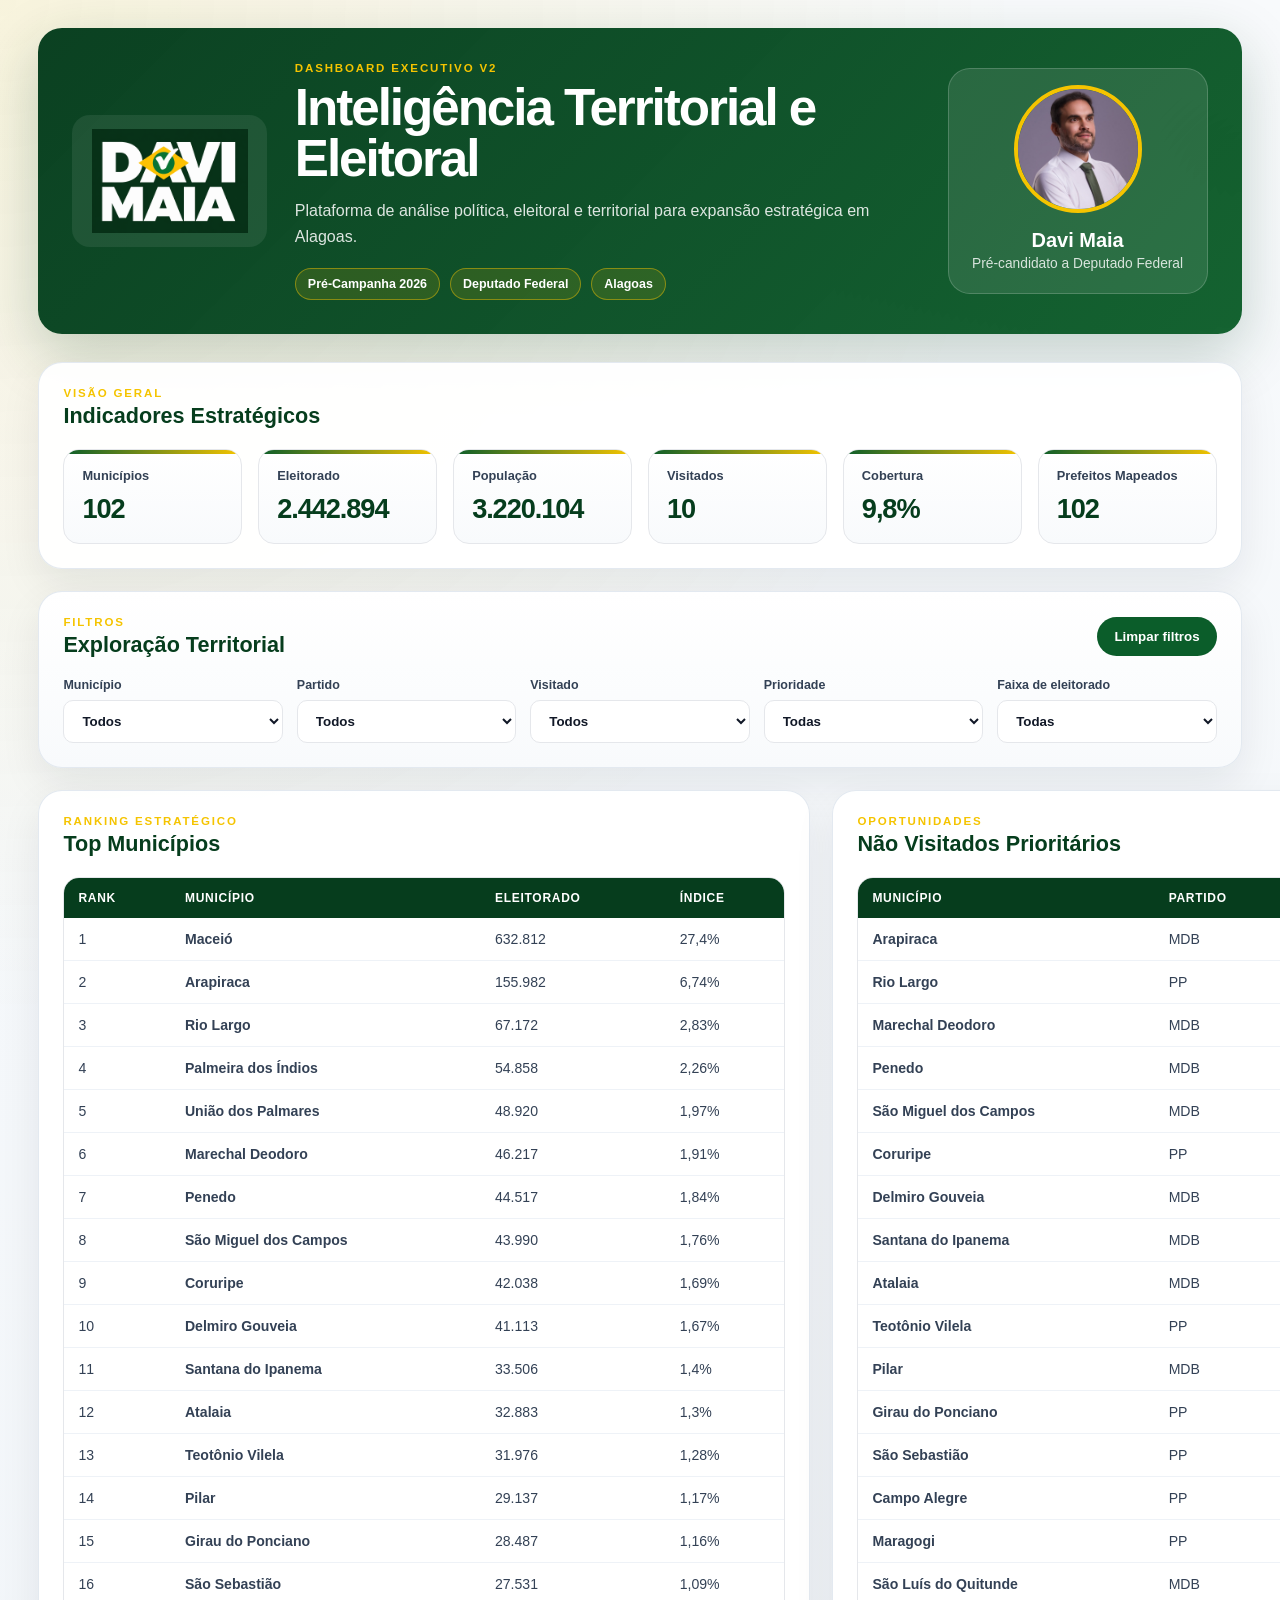
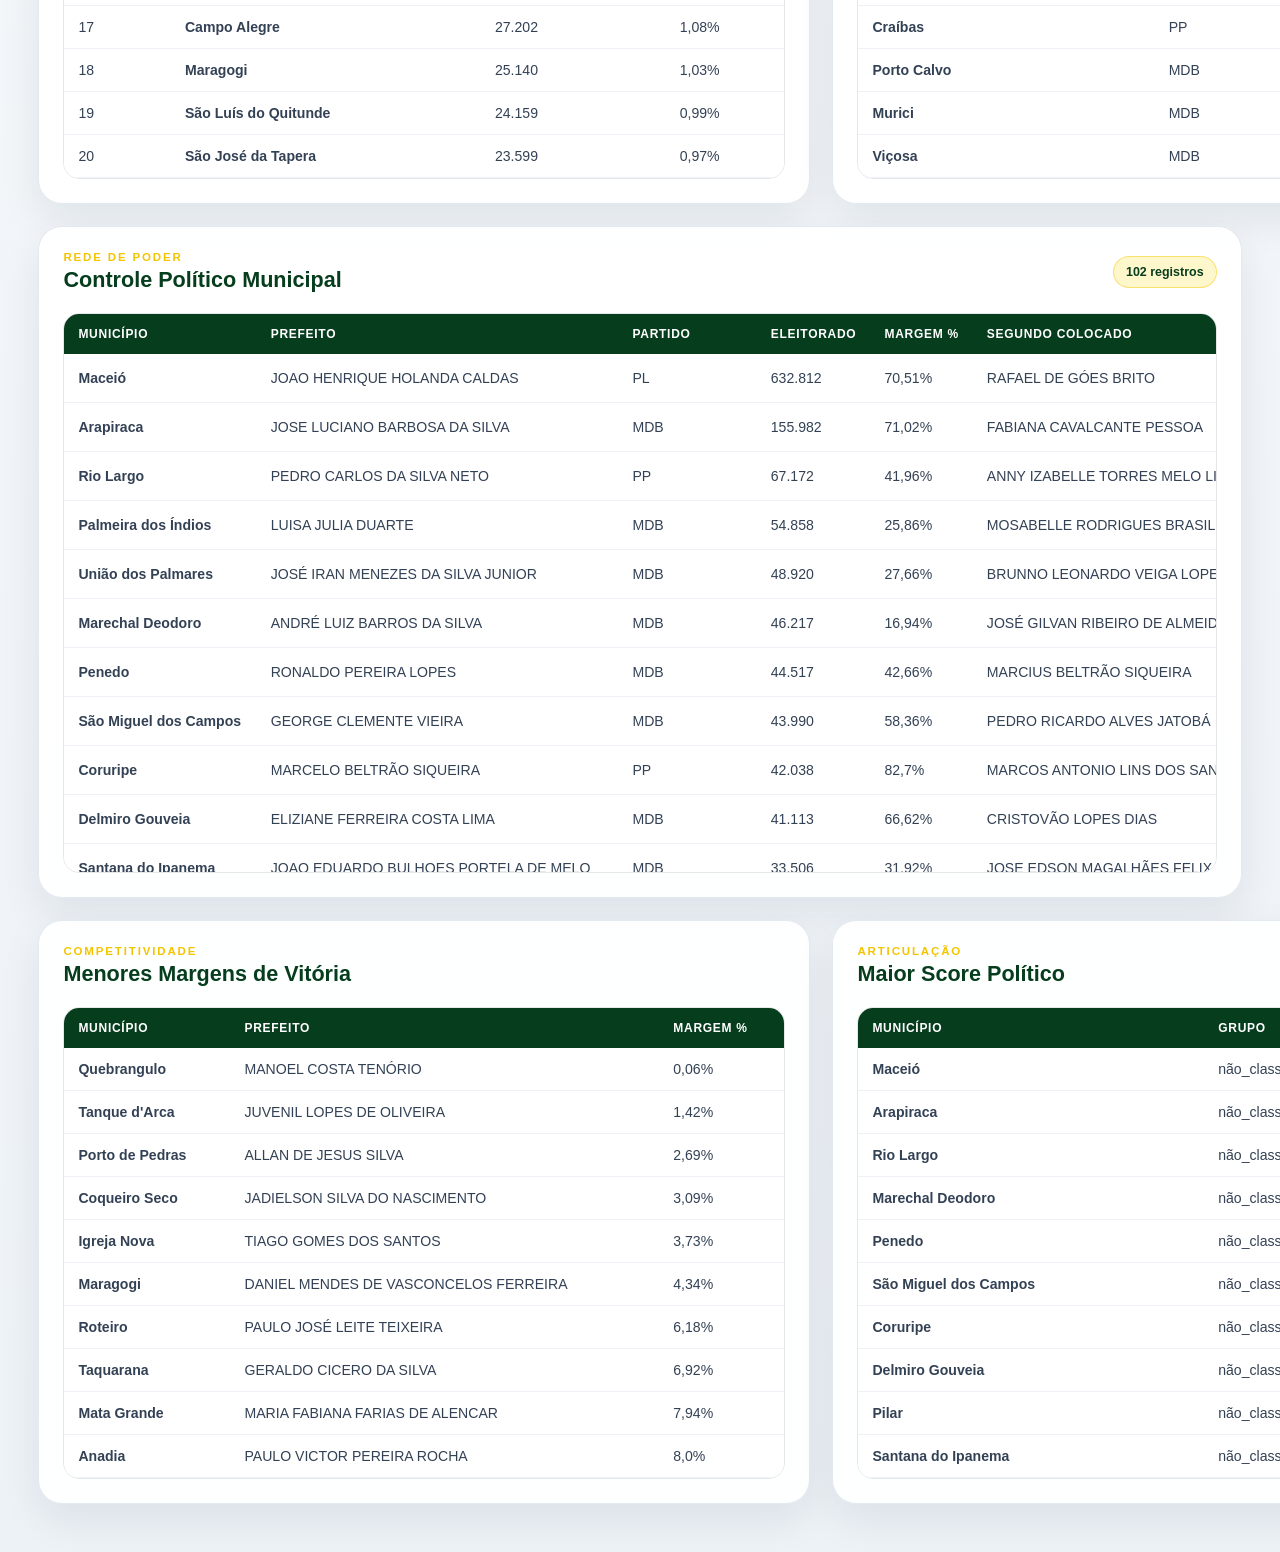
==== dashboard_v2/index.html @ 28f0edda "Cria Dashboard Executivo V2" ====
<!DOCTYPE html>
<html lang="pt-BR">
<head>
  <meta charset="UTF-8" />
  <meta name="viewport" content="width=device-width, initial-scale=1.0" />

  <title>Inteligência Territorial e Eleitoral | Dashboard V2</title>

  <link rel="stylesheet" href="css/style.css" />
</head>

<body>
  <div class="app">

    <header class="hero">
      <div class="hero-content">

        <div class="hero-brand">
          <img
            src="../public/images/brand_davi_maia_01.png"
            alt="Davi Maia"
            class="logo-campanha"
          />

          <div class="hero-text">
            <p class="eyebrow">Dashboard Executivo V2</p>

            <h1>Inteligência Territorial e Eleitoral</h1>

            <p class="subtitle">
              Plataforma de análise política, eleitoral e territorial para expansão estratégica em Alagoas.
            </p>

            <div class="hero-tags">
              <span>Pré-Campanha 2026</span>
              <span>Deputado Federal</span>
              <span>Alagoas</span>
            </div>
          </div>
        </div>

        <div class="hero-profile">
          <img
            src="../public/images/foto_perfil_instagram_davi_maia.jpg"
            alt="Davi Maia"
            class="foto-davi"
          />

          <div class="profile-info">
            <h3>Davi Maia</h3>
            <p>Pré-candidato a Deputado Federal</p>
          </div>
        </div>

      </div>
    </header>

    <main>
      <section class="section">
        <div class="section-header">
          <div>
            <p class="eyebrow">Visão Geral</p>
            <h2>Indicadores Estratégicos</h2>
          </div>
        </div>

        <div class="cards-grid">
          <article class="card"><span>Municípios</span><strong id="cardMunicipios">-</strong></article>
          <article class="card"><span>Eleitorado</span><strong id="cardEleitorado">-</strong></article>
          <article class="card"><span>População</span><strong id="cardPopulacao">-</strong></article>
          <article class="card"><span>Visitados</span><strong id="cardVisitados">-</strong></article>
          <article class="card"><span>Cobertura</span><strong id="cardCobertura">-</strong></article>
          <article class="card"><span>Prefeitos Mapeados</span><strong id="cardPrefeitos">-</strong></article>
        </div>
      </section>

      <section class="section filters-section">
        <div class="section-header">
          <div>
            <p class="eyebrow">Filtros</p>
            <h2>Exploração Territorial</h2>
          </div>
          <button id="btnLimparFiltros" class="btn-secondary">Limpar filtros</button>
        </div>

        <div class="filters-grid">
          <label>Município<select id="filtroMunicipio"><option value="">Todos</option></select></label>
          <label>Partido<select id="filtroPartido"><option value="">Todos</option></select></label>
          <label>Visitado<select id="filtroVisitado"><option value="">Todos</option><option value="true">Visitado</option><option value="false">Não visitado</option></select></label>
          <label>Prioridade<select id="filtroPrioridade"><option value="">Todas</option></select></label>
          <label>Faixa de eleitorado<select id="filtroEleitorado"><option value="">Todas</option><option value="ate_10000">Até 10 mil</option><option value="10000_30000">10 mil a 30 mil</option><option value="30000_100000">30 mil a 100 mil</option><option value="acima_100000">Acima de 100 mil</option></select></label>
        </div>
      </section>

      <section class="section two-columns">
        <div class="panel">
          <div class="section-header"><div><p class="eyebrow">Ranking Estratégico</p><h2>Top Municípios</h2></div></div>
          <div class="table-wrap">
            <table>
              <thead><tr><th>Rank</th><th>Município</th><th>Eleitorado</th><th>Índice</th></tr></thead>
              <tbody id="tabelaRanking"></tbody>
            </table>
          </div>
        </div>

        <div class="panel">
          <div class="section-header"><div><p class="eyebrow">Oportunidades</p><h2>Não Visitados Prioritários</h2></div></div>
          <div class="table-wrap">
            <table>
              <thead><tr><th>Município</th><th>Partido</th><th>Eleitorado</th><th>Índice</th></tr></thead>
              <tbody id="tabelaNaoVisitados"></tbody>
            </table>
          </div>
        </div>
      </section>

      <section class="section">
        <div class="section-header">
          <div><p class="eyebrow">Rede de Poder</p><h2>Controle Político Municipal</h2></div>
          <span id="contadorRegistros" class="counter">- registros</span>
        </div>

        <div class="table-wrap large">
          <table>
            <thead>
              <tr>
                <th>Município</th>
                <th>Prefeito</th>
                <th>Partido</th>
                <th>Eleitorado</th>
                <th>Margem %</th>
                <th>Segundo colocado</th>
                <th>Status</th>
                <th>Prioridade</th>
              </tr>
            </thead>
            <tbody id="tabelaRedePoder"></tbody>
          </table>
        </div>
      </section>

      <section class="section two-columns">
        <div class="panel">
          <div class="section-header"><div><p class="eyebrow">Competitividade</p><h2>Menores Margens de Vitória</h2></div></div>
          <div class="table-wrap">
            <table>
              <thead><tr><th>Município</th><th>Prefeito</th><th>Margem %</th></tr></thead>
              <tbody id="tabelaMargem"></tbody>
            </table>
          </div>
        </div>

        <div class="panel">
          <div class="section-header"><div><p class="eyebrow">Articulação</p><h2>Maior Score Político</h2></div></div>
          <div class="table-wrap">
            <table>
              <thead><tr><th>Município</th><th>Grupo</th><th>Score</th></tr></thead>
              <tbody id="tabelaScore"></tbody>
            </table>
          </div>
        </div>
      </section>
    </main>

  </div>

  <script src="js/dashboard.js"></script>
</body>
</html>
---- dashboard_v2/css/style.css ----
:root {
  --verde-principal: #0b5d2a;
  --verde-escuro: #063d1d;
  --verde-profundo: #042814;
  --verde-claro: #16a34a;

  --amarelo-brasil: #f5c400;
  --amarelo-suave: #fff7cc;

  --branco: #ffffff;
  --off-white: #f8fafc;
  --cinza-claro: #e5e7eb;
  --cinza-medio: #94a3b8;
  --cinza-texto: #334155;
  --cinza-escuro: #111827;

  --sucesso: #16a34a;
  --alerta: #f59e0b;
  --risco: #dc2626;

  --sombra-card: 0 16px 40px rgba(15, 23, 42, 0.08);
  --sombra-hero: 0 20px 60px rgba(6, 61, 29, 0.22);

  --radius-lg: 24px;
  --radius-md: 16px;
  --radius-sm: 10px;
}

* {
  box-sizing: border-box;
  margin: 0;
  padding: 0;
}

body {
  font-family: Arial, Helvetica, sans-serif;
  background:
    radial-gradient(circle at top left, rgba(245, 196, 0, 0.12), transparent 30%),
    linear-gradient(180deg, #f8fafc 0%, #edf2f7 100%);
  color: var(--cinza-escuro);
}

.app {
  width: min(1440px, 94%);
  margin: 0 auto;
  padding: 28px 0 48px;
}

.hero {
  background:
    linear-gradient(135deg, rgba(6, 61, 29, 0.98), rgba(11, 93, 42, 0.96)),
    radial-gradient(circle at right, rgba(245, 196, 0, 0.22), transparent 35%);
  color: var(--branco);
  border-radius: var(--radius-lg);
  padding: 34px;
  box-shadow: var(--sombra-hero);
  margin-bottom: 28px;
  overflow: hidden;
}

.hero-content {
  display: flex;
  justify-content: space-between;
  gap: 32px;
  align-items: center;
}

.hero-brand {
  display: flex;
  gap: 28px;
  align-items: center;
  min-width: 0;
}

.logo-campanha {
  width: 220px;
  max-height: 132px;
  object-fit: contain;
  background: rgba(255, 255, 255, 0.08);
  border-radius: 18px;
  padding: 14px;
}

.hero-text h1 {
  font-size: clamp(2rem, 4vw, 4rem);
  line-height: 1;
  letter-spacing: -0.04em;
  margin: 8px 0 14px;
}

.eyebrow {
  color: var(--amarelo-brasil);
  text-transform: uppercase;
  letter-spacing: 0.16em;
  font-size: 0.72rem;
  font-weight: 800;
}

.subtitle {
  max-width: 760px;
  color: rgba(255, 255, 255, 0.86);
  font-size: 1rem;
  line-height: 1.6;
}

.hero-tags {
  display: flex;
  flex-wrap: wrap;
  gap: 10px;
  margin-top: 18px;
}

.hero-tags span {
  border: 1px solid rgba(245, 196, 0, 0.45);
  background: rgba(245, 196, 0, 0.13);
  color: var(--branco);
  border-radius: 999px;
  padding: 8px 12px;
  font-size: 0.78rem;
  font-weight: 700;
}

.hero-profile {
  width: 260px;
  flex: 0 0 260px;
  background: rgba(255, 255, 255, 0.1);
  border: 1px solid rgba(255, 255, 255, 0.18);
  border-radius: 22px;
  padding: 16px;
  text-align: center;
}

.foto-davi {
  width: 128px;
  height: 128px;
  border-radius: 999px;
  object-fit: cover;
  border: 4px solid var(--amarelo-brasil);
  margin-bottom: 12px;
}

.profile-info h3 {
  font-size: 1.25rem;
  margin-bottom: 4px;
}

.profile-info p {
  color: rgba(255, 255, 255, 0.82);
  font-size: 0.86rem;
  margin-bottom: 6px;
}

.profile-info span {
  color: var(--amarelo-brasil);
  font-size: 0.76rem;
  font-weight: 800;
}

main {
  display: flex;
  flex-direction: column;
  gap: 22px;
}

.section,
.panel {
  background: rgba(255, 255, 255, 0.94);
  border: 1px solid rgba(226, 232, 240, 0.95);
  border-radius: var(--radius-lg);
  padding: 24px;
  box-shadow: var(--sombra-card);
}

.section-header {
  display: flex;
  justify-content: space-between;
  align-items: center;
  gap: 18px;
  margin-bottom: 20px;
}

.section-header h2 {
  color: var(--verde-escuro);
  font-size: 1.35rem;
  margin-top: 4px;
}

.cards-grid {
  display: grid;
  grid-template-columns: repeat(6, minmax(150px, 1fr));
  gap: 16px;
}

.card {
  border-radius: var(--radius-md);
  padding: 18px;
  background:
    linear-gradient(180deg, #ffffff, #f8fafc);
  border: 1px solid var(--cinza-claro);
  position: relative;
  overflow: hidden;
}

.card::before {
  content: "";
  position: absolute;
  height: 4px;
  inset: 0 0 auto 0;
  background: linear-gradient(90deg, var(--verde-principal), var(--amarelo-brasil));
}

.card span {
  display: block;
  color: var(--cinza-texto);
  font-size: 0.8rem;
  font-weight: 700;
  margin-bottom: 10px;
}

.card strong {
  color: var(--verde-escuro);
  font-size: 1.7rem;
  letter-spacing: -0.04em;
}

.filters-section {
  background:
    linear-gradient(180deg, #ffffff, #f8fafc);
}

.filters-grid {
  display: grid;
  grid-template-columns: repeat(5, minmax(160px, 1fr));
  gap: 14px;
}

label {
  color: var(--cinza-texto);
  font-size: 0.78rem;
  font-weight: 800;
}

select {
  width: 100%;
  margin-top: 8px;
  padding: 12px 14px;
  border-radius: var(--radius-sm);
  border: 1px solid var(--cinza-claro);
  background: var(--branco);
  color: var(--cinza-escuro);
  font-weight: 700;
  outline: none;
}

select:focus {
  border-color: var(--verde-principal);
  box-shadow: 0 0 0 3px rgba(11, 93, 42, 0.12);
}

.btn-secondary {
  border: 1px solid rgba(11, 93, 42, 0.2);
  background: var(--verde-principal);
  color: var(--branco);
  border-radius: 999px;
  padding: 11px 16px;
  font-weight: 800;
  cursor: pointer;
}

.btn-secondary:hover {
  background: var(--verde-escuro);
}

.two-columns {
  display: grid;
  grid-template-columns: 1fr 1fr;
  gap: 22px;
  background: transparent;
  border: none;
  padding: 0;
  box-shadow: none;
}

.table-wrap {
  width: 100%;
  overflow: auto;
  border-radius: var(--radius-md);
  border: 1px solid var(--cinza-claro);
}

.table-wrap.large {
  max-height: 560px;
}

table {
  width: 100%;
  border-collapse: collapse;
  min-width: 720px;
  background: var(--branco);
}

thead {
  background: var(--verde-escuro);
  color: var(--branco);
}

th {
  text-align: left;
  padding: 13px 14px;
  font-size: 0.75rem;
  text-transform: uppercase;
  letter-spacing: 0.06em;
  white-space: nowrap;
}

td {
  padding: 13px 14px;
  border-bottom: 1px solid #eef2f7;
  color: var(--cinza-texto);
  font-size: 0.88rem;
  white-space: nowrap;
}

tbody tr:hover {
  background: var(--amarelo-suave);
}

.counter {
  background: var(--amarelo-suave);
  color: var(--verde-escuro);
  border: 1px solid rgba(245, 196, 0, 0.45);
  padding: 8px 12px;
  border-radius: 999px;
  font-size: 0.78rem;
  font-weight: 900;
}

.badge {
  display: inline-flex;
  align-items: center;
  border-radius: 999px;
  padding: 5px 9px;
  font-size: 0.72rem;
  font-weight: 900;
}

.badge.visitado {
  background: rgba(22, 163, 74, 0.12);
  color: var(--sucesso);
}

.badge.nao-visitado {
  background: rgba(220, 38, 38, 0.1);
  color: var(--risco);
}

.badge.prioridade {
  background: rgba(245, 196, 0, 0.18);
  color: #8a6500;
}

@media (max-width: 1180px) {
  .hero-content,
  .hero-brand {
    align-items: flex-start;
  }

  .hero-content {
    flex-direction: column;
  }

  .hero-profile {
    width: 100%;
    flex: initial;
    display: flex;
    align-items: center;
    text-align: left;
    gap: 16px;
  }

  .cards-grid {
    grid-template-columns: repeat(3, 1fr);
  }

  .filters-grid {
    grid-template-columns: repeat(2, 1fr);
  }

  .two-columns {
    grid-template-columns: 1fr;
  }
}

@media (max-width: 720px) {
  .app {
    width: 94%;
    padding-top: 16px;
  }

  .hero {
    padding: 22px;
  }

  .hero-brand {
    flex-direction: column;
  }

  .logo-campanha {
    width: 180px;
  }

  .hero-profile {
    flex-direction: column;
    text-align: center;
  }

  .cards-grid {
    grid-template-columns: 1fr;
  }

  .filters-grid {
    grid-template-columns: 1fr;
  }

  .section,
  .panel {
    padding: 18px;
  }

  .section-header {
    align-items: flex-start;
    flex-direction: column;
  }
}
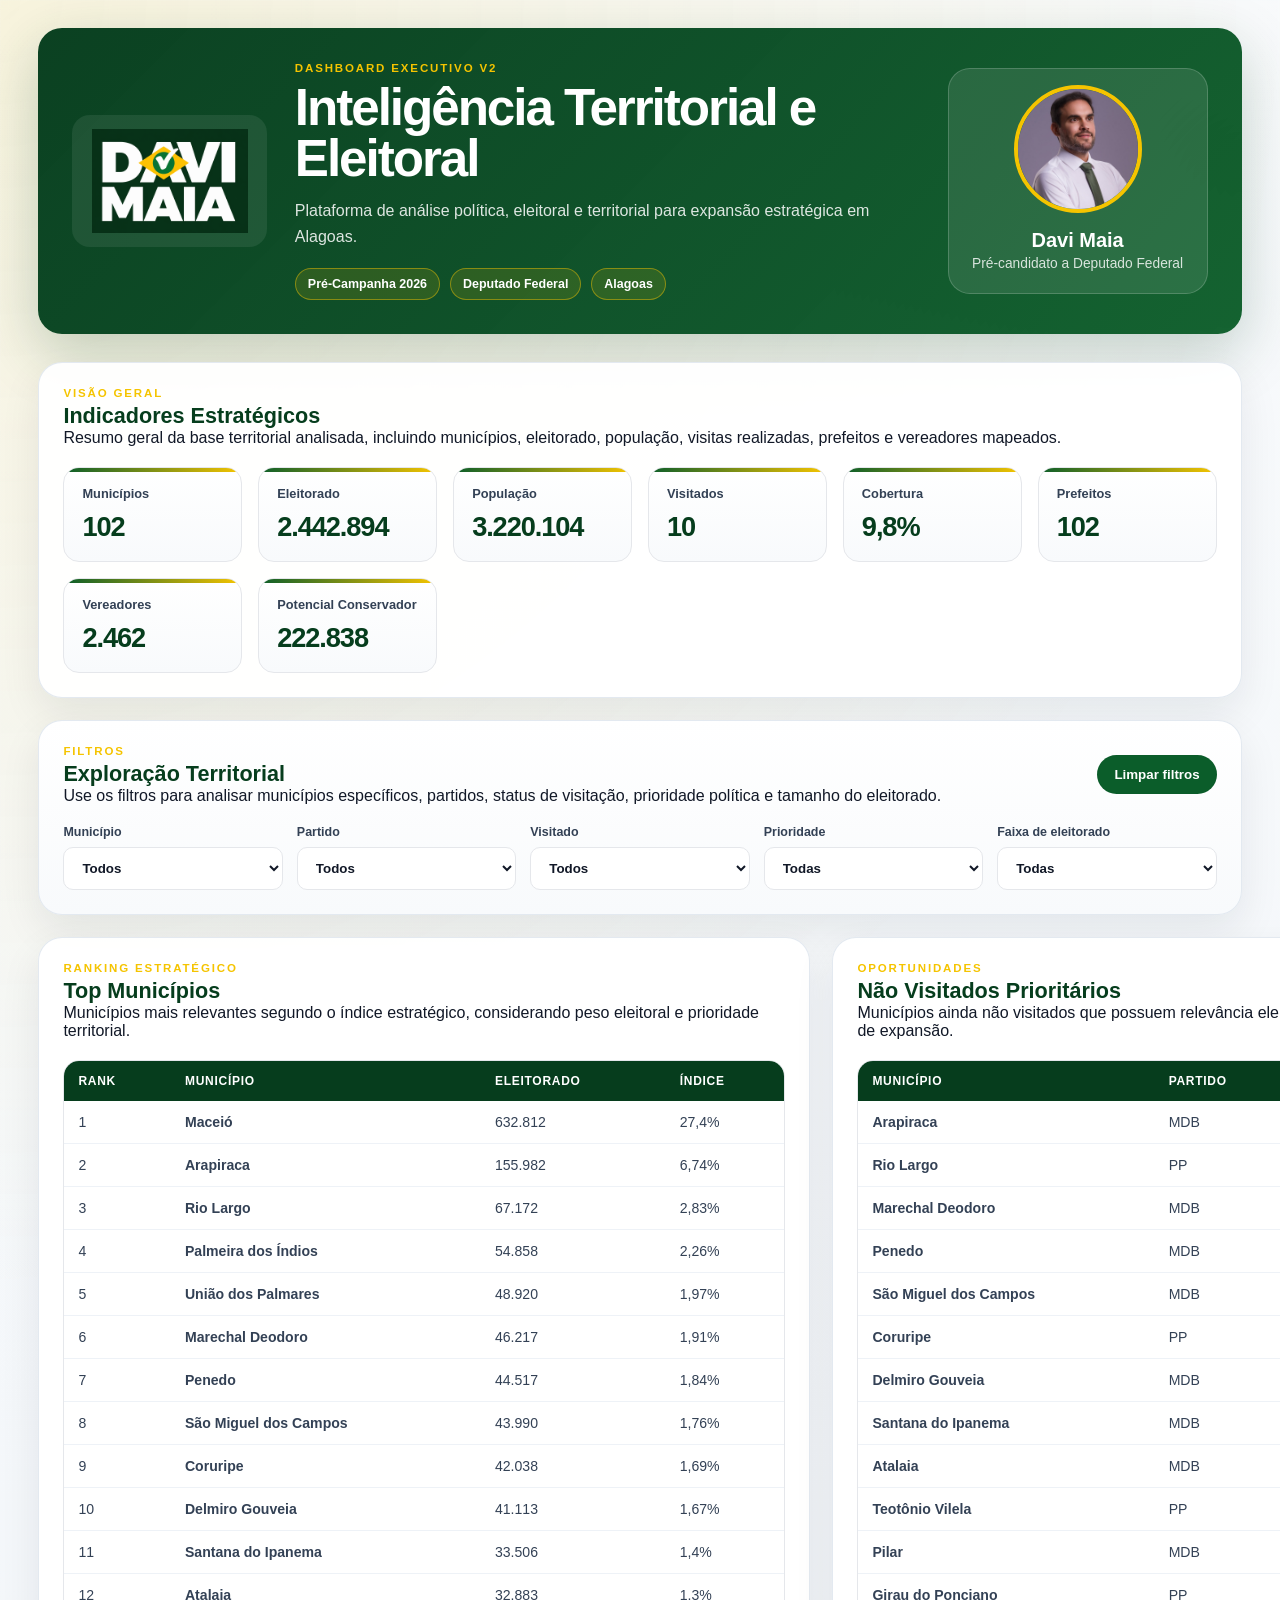
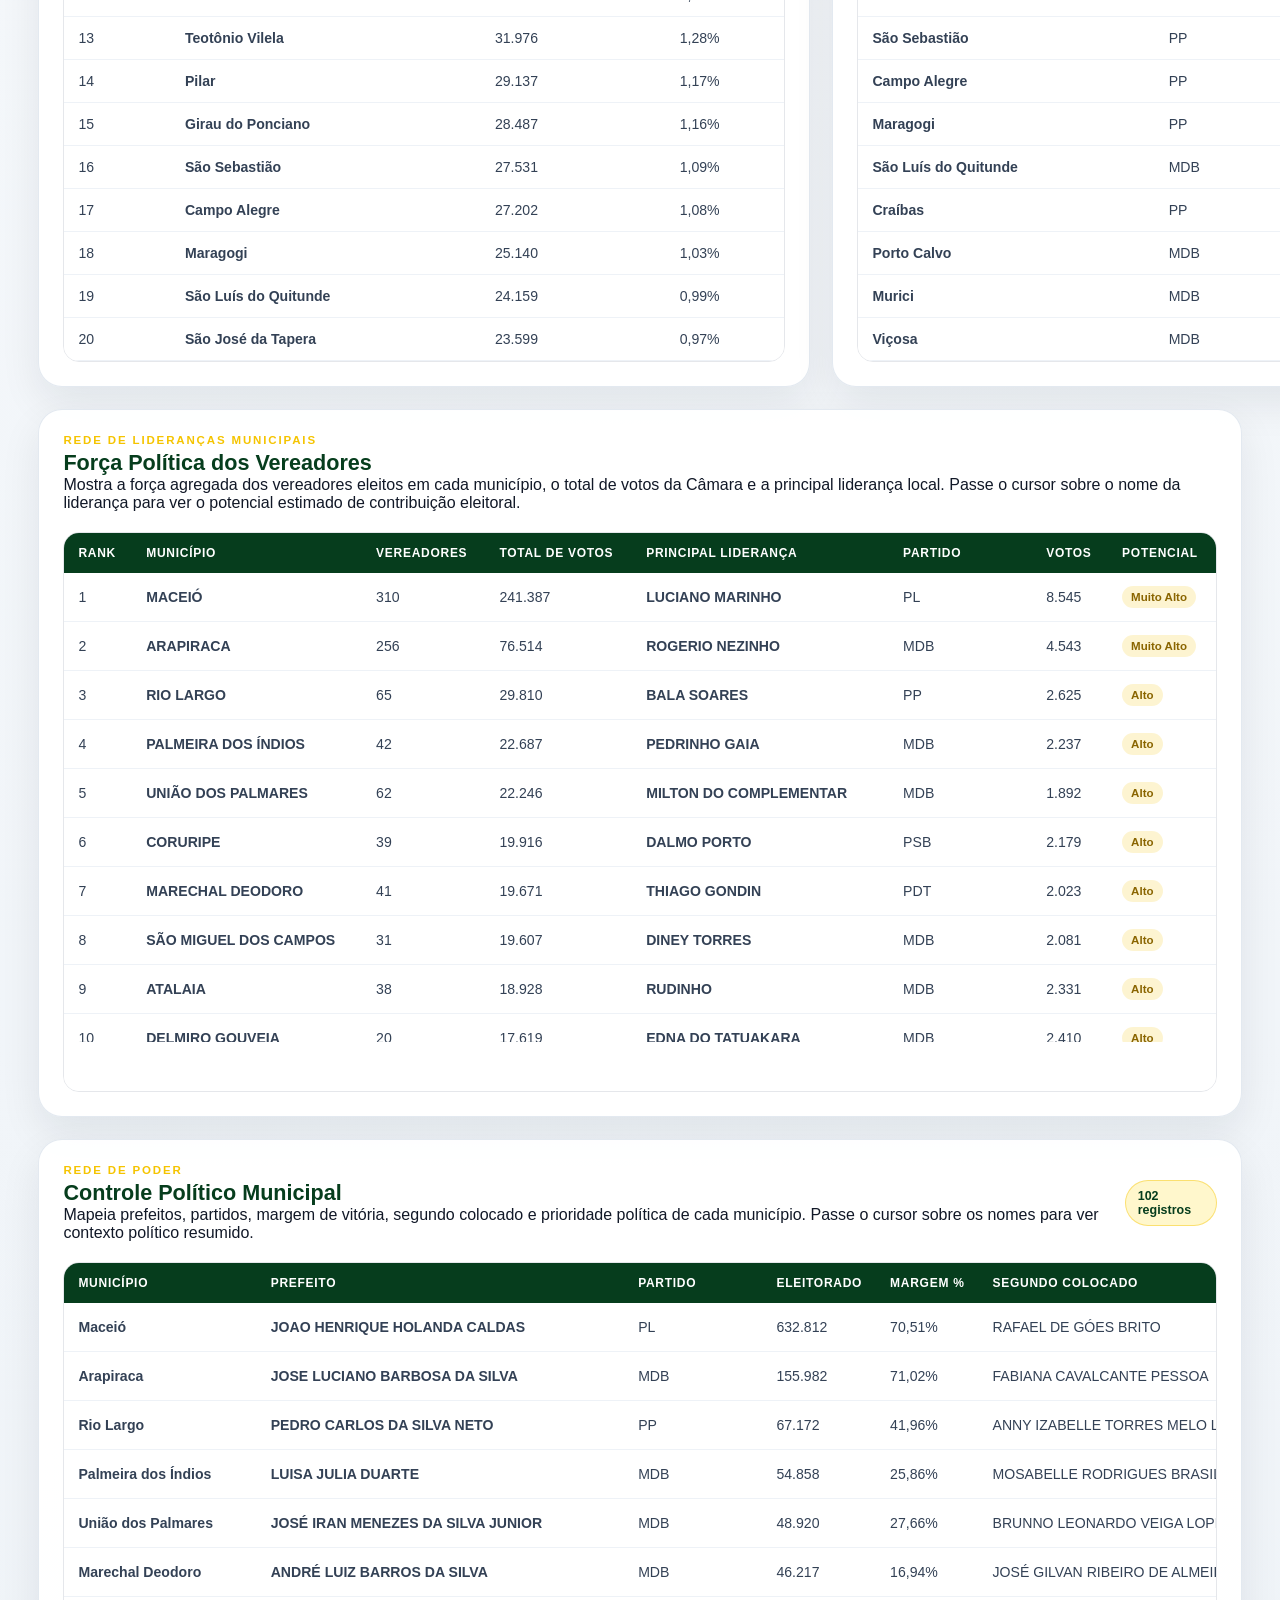
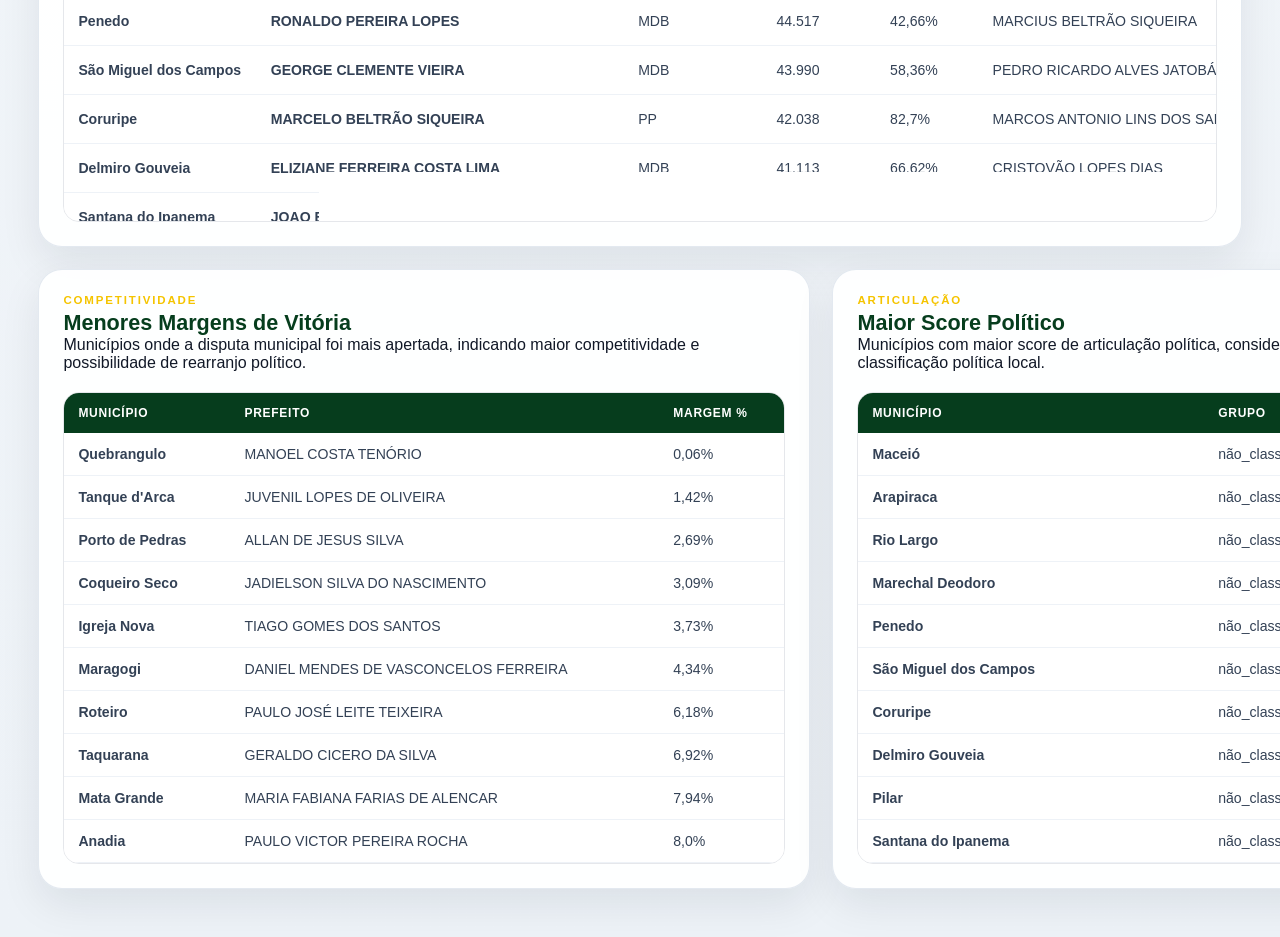
==== commit e9dc34ed: "Dashboard V2: adiciona inteligencia municipal de vereadores e indicadores de potencial eleitoral" ====
--- a/dashboard_v2/index.html
+++ b/dashboard_v2/index.html
@@ -3,30 +3,20 @@
 <head>
   <meta charset="UTF-8" />
   <meta name="viewport" content="width=device-width, initial-scale=1.0" />
-
   <title>Inteligência Territorial e Eleitoral | Dashboard V2</title>
-
   <link rel="stylesheet" href="css/style.css" />
 </head>
 
 <body>
   <div class="app">
-
     <header class="hero">
       <div class="hero-content">
-
         <div class="hero-brand">
-          <img
-            src="../public/images/brand_davi_maia_01.png"
-            alt="Davi Maia"
-            class="logo-campanha"
-          />
+          <img src="../public/images/brand_davi_maia_01.png" alt="Davi Maia" class="logo-campanha" />
 
           <div class="hero-text">
             <p class="eyebrow">Dashboard Executivo V2</p>
-
             <h1>Inteligência Territorial e Eleitoral</h1>
-
             <p class="subtitle">
               Plataforma de análise política, eleitoral e territorial para expansão estratégica em Alagoas.
             </p>
@@ -40,18 +30,12 @@
         </div>
 
         <div class="hero-profile">
-          <img
-            src="../public/images/foto_perfil_instagram_davi_maia.jpg"
-            alt="Davi Maia"
-            class="foto-davi"
-          />
-
+          <img src="../public/images/foto_perfil_instagram_davi_maia.jpg" alt="Davi Maia" class="foto-davi" />
           <div class="profile-info">
             <h3>Davi Maia</h3>
             <p>Pré-candidato a Deputado Federal</p>
           </div>
         </div>
-
       </div>
     </header>
 
@@ -61,16 +45,45 @@
           <div>
             <p class="eyebrow">Visão Geral</p>
             <h2>Indicadores Estratégicos</h2>
+            <p class="section-description">
+              Resumo geral da base territorial analisada, incluindo municípios, eleitorado, população, visitas realizadas,
+              prefeitos e vereadores mapeados.
+            </p>
           </div>
         </div>
 
         <div class="cards-grid">
-          <article class="card"><span>Municípios</span><strong id="cardMunicipios">-</strong></article>
-          <article class="card"><span>Eleitorado</span><strong id="cardEleitorado">-</strong></article>
-          <article class="card"><span>População</span><strong id="cardPopulacao">-</strong></article>
-          <article class="card"><span>Visitados</span><strong id="cardVisitados">-</strong></article>
-          <article class="card"><span>Cobertura</span><strong id="cardCobertura">-</strong></article>
-          <article class="card"><span>Prefeitos Mapeados</span><strong id="cardPrefeitos">-</strong></article>
+          <article class="card" title="Quantidade total de municípios de Alagoas presentes na base.">
+            <span>Municípios</span><strong id="cardMunicipios">-</strong>
+          </article>
+
+          <article class="card" title="Soma do eleitorado municipal de Alagoas em 2024.">
+            <span>Eleitorado</span><strong id="cardEleitorado">-</strong>
+          </article>
+
+          <article class="card" title="Soma da população estimada dos municípios em 2024.">
+            <span>População</span><strong id="cardPopulacao">-</strong>
+          </article>
+
+          <article class="card" title="Municípios já identificados com presença territorial na pré-campanha.">
+            <span>Visitados</span><strong id="cardVisitados">-</strong>
+          </article>
+
+          <article class="card" title="Percentual dos municípios de Alagoas já visitados.">
+            <span>Cobertura</span><strong id="cardCobertura">-</strong>
+          </article>
+
+          <article class="card" title="Quantidade de prefeitos mapeados na base política municipal.">
+            <span>Prefeitos</span><strong id="cardPrefeitos">-</strong>
+          </article>
+
+          <article class="card" title="Quantidade total de vereadores eleitos mapeados nos 102 municípios de Alagoas.">
+            <span>Vereadores</span><strong id="cardVereadores">-</strong>
+          </article>
+
+          <article class="card" title="Estimativa conservadora de votos que a rede de vereadores poderia contribuir para Davi Maia, considerando 20% dos votos nominais agregados.">
+            <span>Potencial Conservador</span><strong id="cardPotencialConservador">-</strong>
+          </article>
         </div>
       </section>
 
@@ -79,6 +92,9 @@
           <div>
             <p class="eyebrow">Filtros</p>
             <h2>Exploração Territorial</h2>
+            <p class="section-description">
+              Use os filtros para analisar municípios específicos, partidos, status de visitação, prioridade política e tamanho do eleitorado.
+            </p>
           </div>
           <button id="btnLimparFiltros" class="btn-secondary">Limpar filtros</button>
         </div>
@@ -94,7 +110,15 @@
 
       <section class="section two-columns">
         <div class="panel">
-          <div class="section-header"><div><p class="eyebrow">Ranking Estratégico</p><h2>Top Municípios</h2></div></div>
+          <div class="section-header">
+            <div>
+              <p class="eyebrow">Ranking Estratégico</p>
+              <h2>Top Municípios</h2>
+              <p class="section-description">
+                Municípios mais relevantes segundo o índice estratégico, considerando peso eleitoral e prioridade territorial.
+              </p>
+            </div>
+          </div>
           <div class="table-wrap">
             <table>
               <thead><tr><th>Rank</th><th>Município</th><th>Eleitorado</th><th>Índice</th></tr></thead>
@@ -104,7 +128,15 @@
         </div>
 
         <div class="panel">
-          <div class="section-header"><div><p class="eyebrow">Oportunidades</p><h2>Não Visitados Prioritários</h2></div></div>
+          <div class="section-header">
+            <div>
+              <p class="eyebrow">Oportunidades</p>
+              <h2>Não Visitados Prioritários</h2>
+              <p class="section-description">
+                Municípios ainda não visitados que possuem relevância eleitoral e podem representar oportunidade de expansão.
+              </p>
+            </div>
+          </div>
           <div class="table-wrap">
             <table>
               <thead><tr><th>Município</th><th>Partido</th><th>Eleitorado</th><th>Índice</th></tr></thead>
@@ -116,7 +148,45 @@
 
       <section class="section">
         <div class="section-header">
-          <div><p class="eyebrow">Rede de Poder</p><h2>Controle Político Municipal</h2></div>
+          <div>
+            <p class="eyebrow">Rede de Lideranças Municipais</p>
+            <h2>Força Política dos Vereadores</h2>
+            <p class="section-description">
+              Mostra a força agregada dos vereadores eleitos em cada município, o total de votos da Câmara e a principal liderança local.
+              Passe o cursor sobre o nome da liderança para ver o potencial estimado de contribuição eleitoral.
+            </p>
+          </div>
+        </div>
+
+        <div class="table-wrap large">
+          <table>
+            <thead>
+              <tr>
+                <th title="Posição do município no ranking de força política dos vereadores.">Rank</th>
+                <th title="Município analisado.">Município</th>
+                <th title="Quantidade de vereadores eleitos no município.">Vereadores</th>
+                <th title="Soma dos votos nominais obtidos pelos vereadores eleitos.">Total de Votos</th>
+                <th title="Vereador mais votado do município.">Principal Liderança</th>
+                <th title="Partido da principal liderança municipal.">Partido</th>
+                <th title="Votos recebidos pela principal liderança em 2024.">Votos</th>
+                <th title="Classificação do potencial político agregado do município.">Potencial</th>
+              </tr>
+            </thead>
+            <tbody id="tabelaLiderancasMunicipais"></tbody>
+          </table>
+        </div>
+      </section>
+
+      <section class="section">
+        <div class="section-header">
+          <div>
+            <p class="eyebrow">Rede de Poder</p>
+            <h2>Controle Político Municipal</h2>
+            <p class="section-description">
+              Mapeia prefeitos, partidos, margem de vitória, segundo colocado e prioridade política de cada município.
+              Passe o cursor sobre os nomes para ver contexto político resumido.
+            </p>
+          </div>
           <span id="contadorRegistros" class="counter">- registros</span>
         </div>
 
@@ -141,7 +211,15 @@
 
       <section class="section two-columns">
         <div class="panel">
-          <div class="section-header"><div><p class="eyebrow">Competitividade</p><h2>Menores Margens de Vitória</h2></div></div>
+          <div class="section-header">
+            <div>
+              <p class="eyebrow">Competitividade</p>
+              <h2>Menores Margens de Vitória</h2>
+              <p class="section-description">
+                Municípios onde a disputa municipal foi mais apertada, indicando maior competitividade e possibilidade de rearranjo político.
+              </p>
+            </div>
+          </div>
           <div class="table-wrap">
             <table>
               <thead><tr><th>Município</th><th>Prefeito</th><th>Margem %</th></tr></thead>
@@ -151,7 +229,15 @@
         </div>
 
         <div class="panel">
-          <div class="section-header"><div><p class="eyebrow">Articulação</p><h2>Maior Score Político</h2></div></div>
+          <div class="section-header">
+            <div>
+              <p class="eyebrow">Articulação</p>
+              <h2>Maior Score Político</h2>
+              <p class="section-description">
+                Municípios com maior score de articulação política, considerando prioridade estratégica e classificação política local.
+              </p>
+            </div>
+          </div>
           <div class="table-wrap">
             <table>
               <thead><tr><th>Município</th><th>Grupo</th><th>Score</th></tr></thead>
@@ -161,7 +247,6 @@
         </div>
       </section>
     </main>
-
   </div>
 
   <script src="js/dashboard.js"></script>
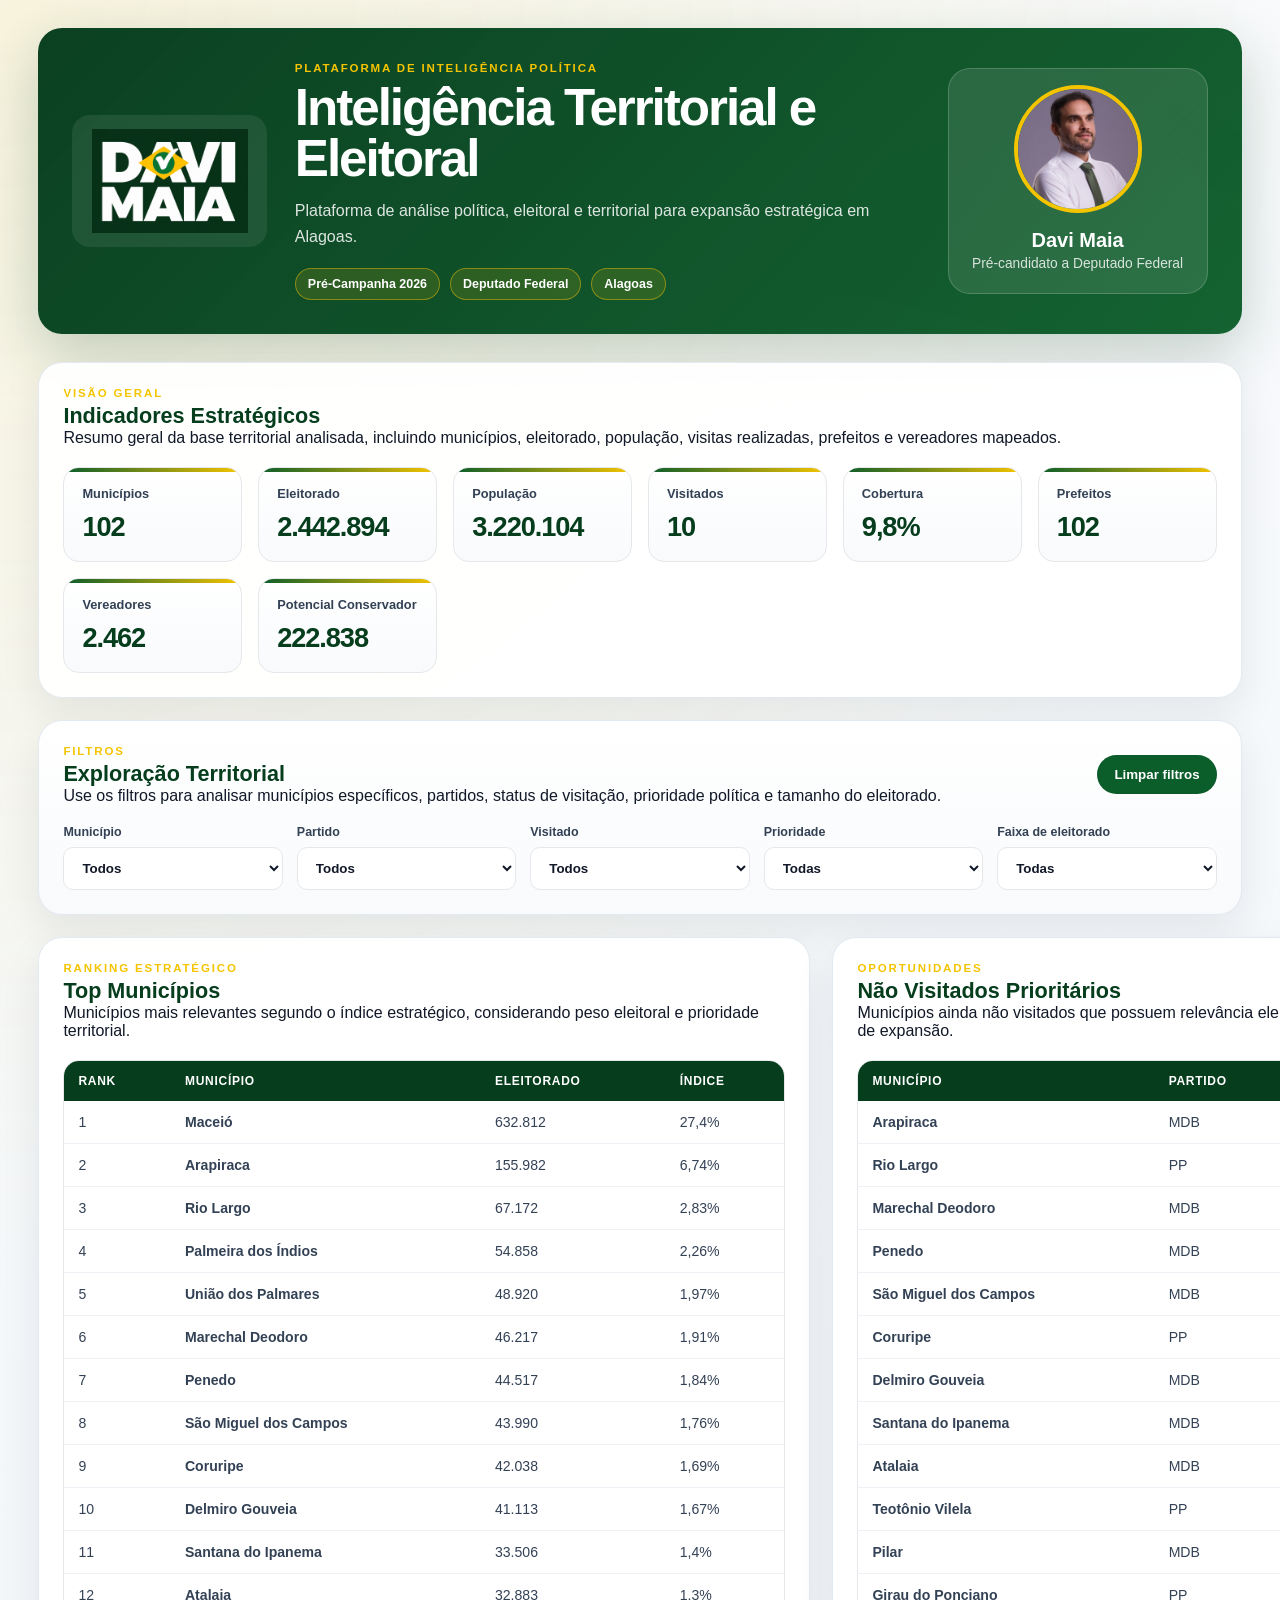
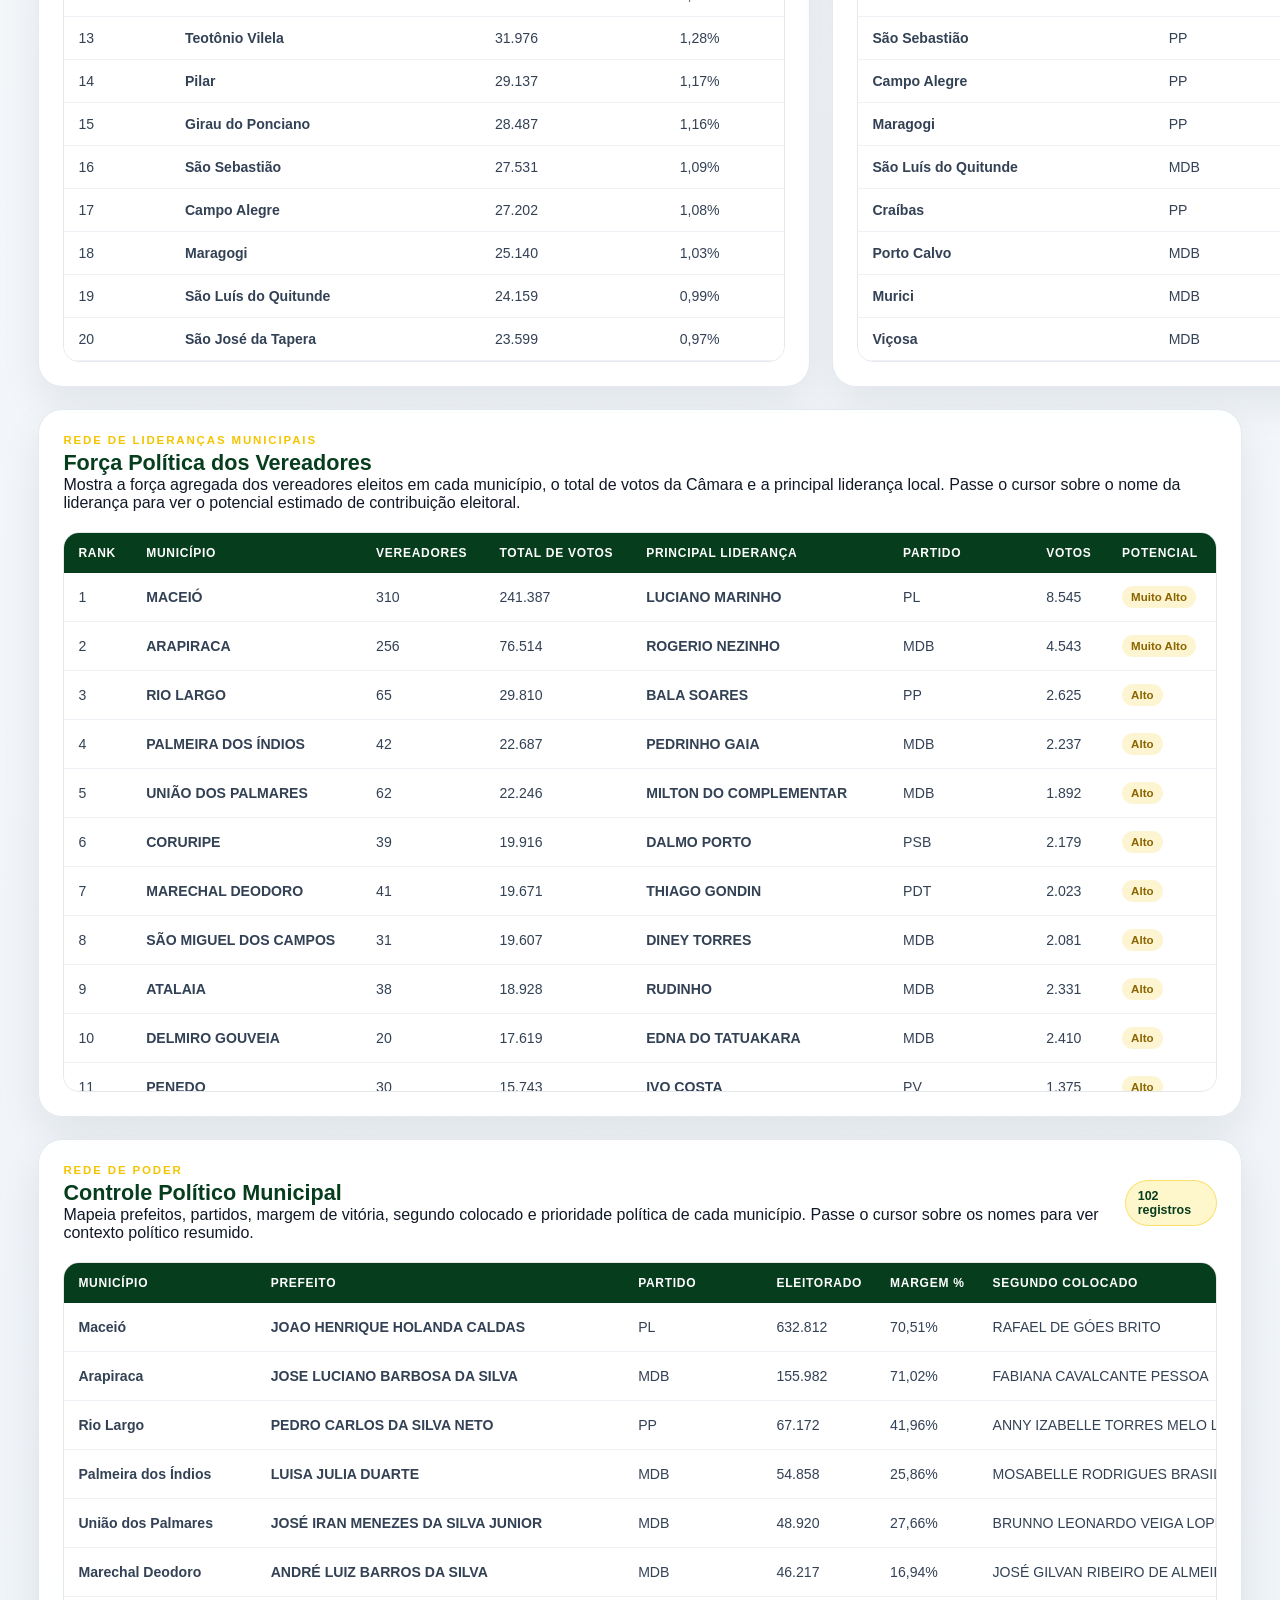
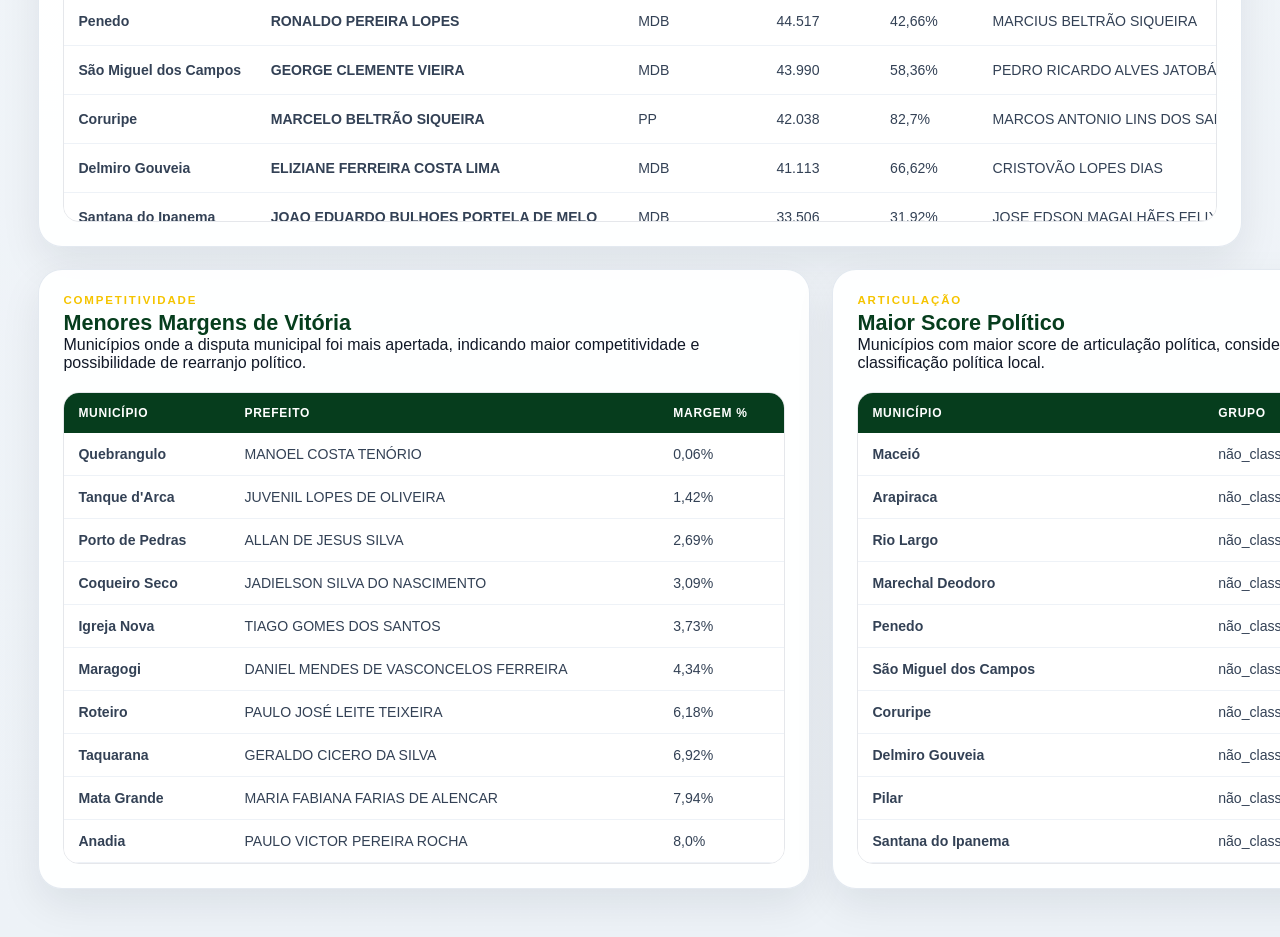
==== commit dcc3e926: "Ajusta branding do painel para plataforma de inteligencia politica" ====
--- a/dashboard_v2/index.html
+++ b/dashboard_v2/index.html
@@ -15,7 +15,7 @@
           <img src="../public/images/brand_davi_maia_01.png" alt="Davi Maia" class="logo-campanha" />
 
           <div class="hero-text">
-            <p class="eyebrow">Dashboard Executivo V2</p>
+           <p class="eyebrow">PLATAFORMA DE INTELIGÊNCIA POLÍTICA</p>
             <h1>Inteligência Territorial e Eleitoral</h1>
             <p class="subtitle">
               Plataforma de análise política, eleitoral e territorial para expansão estratégica em Alagoas.
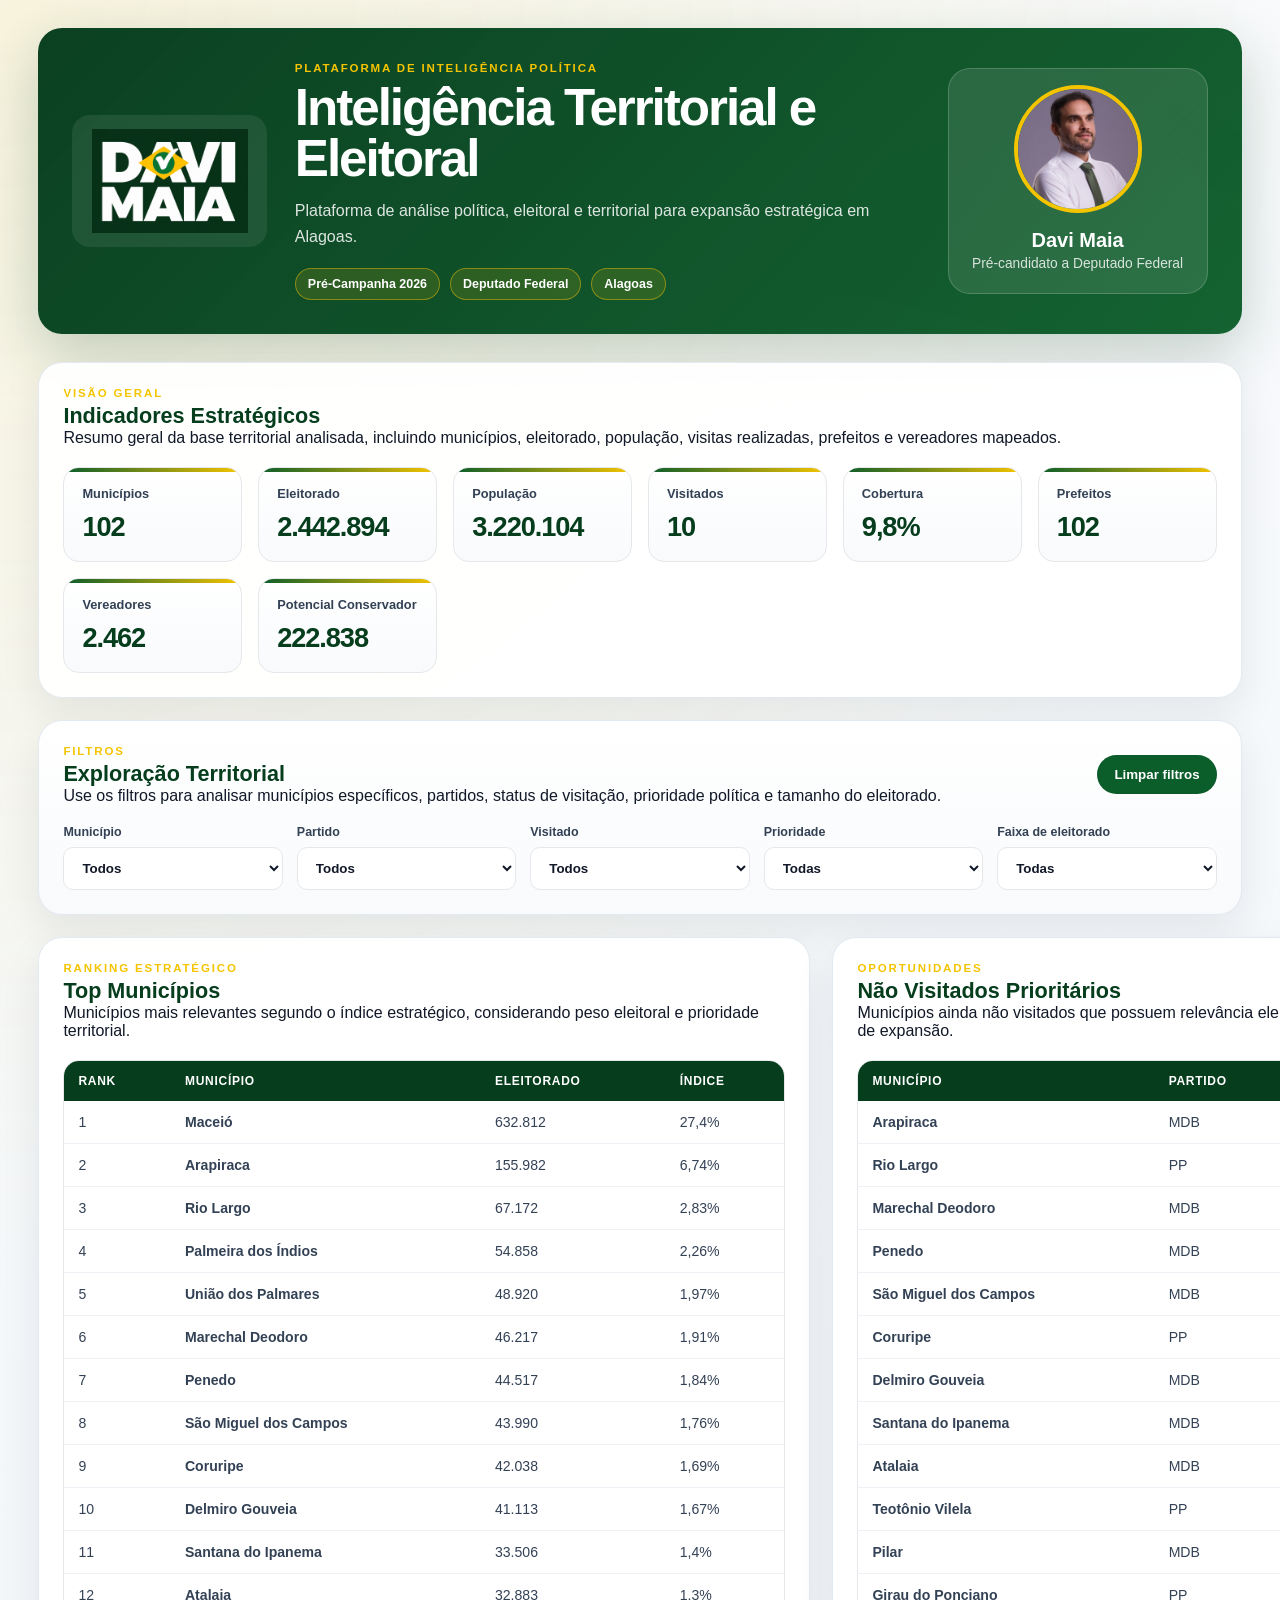
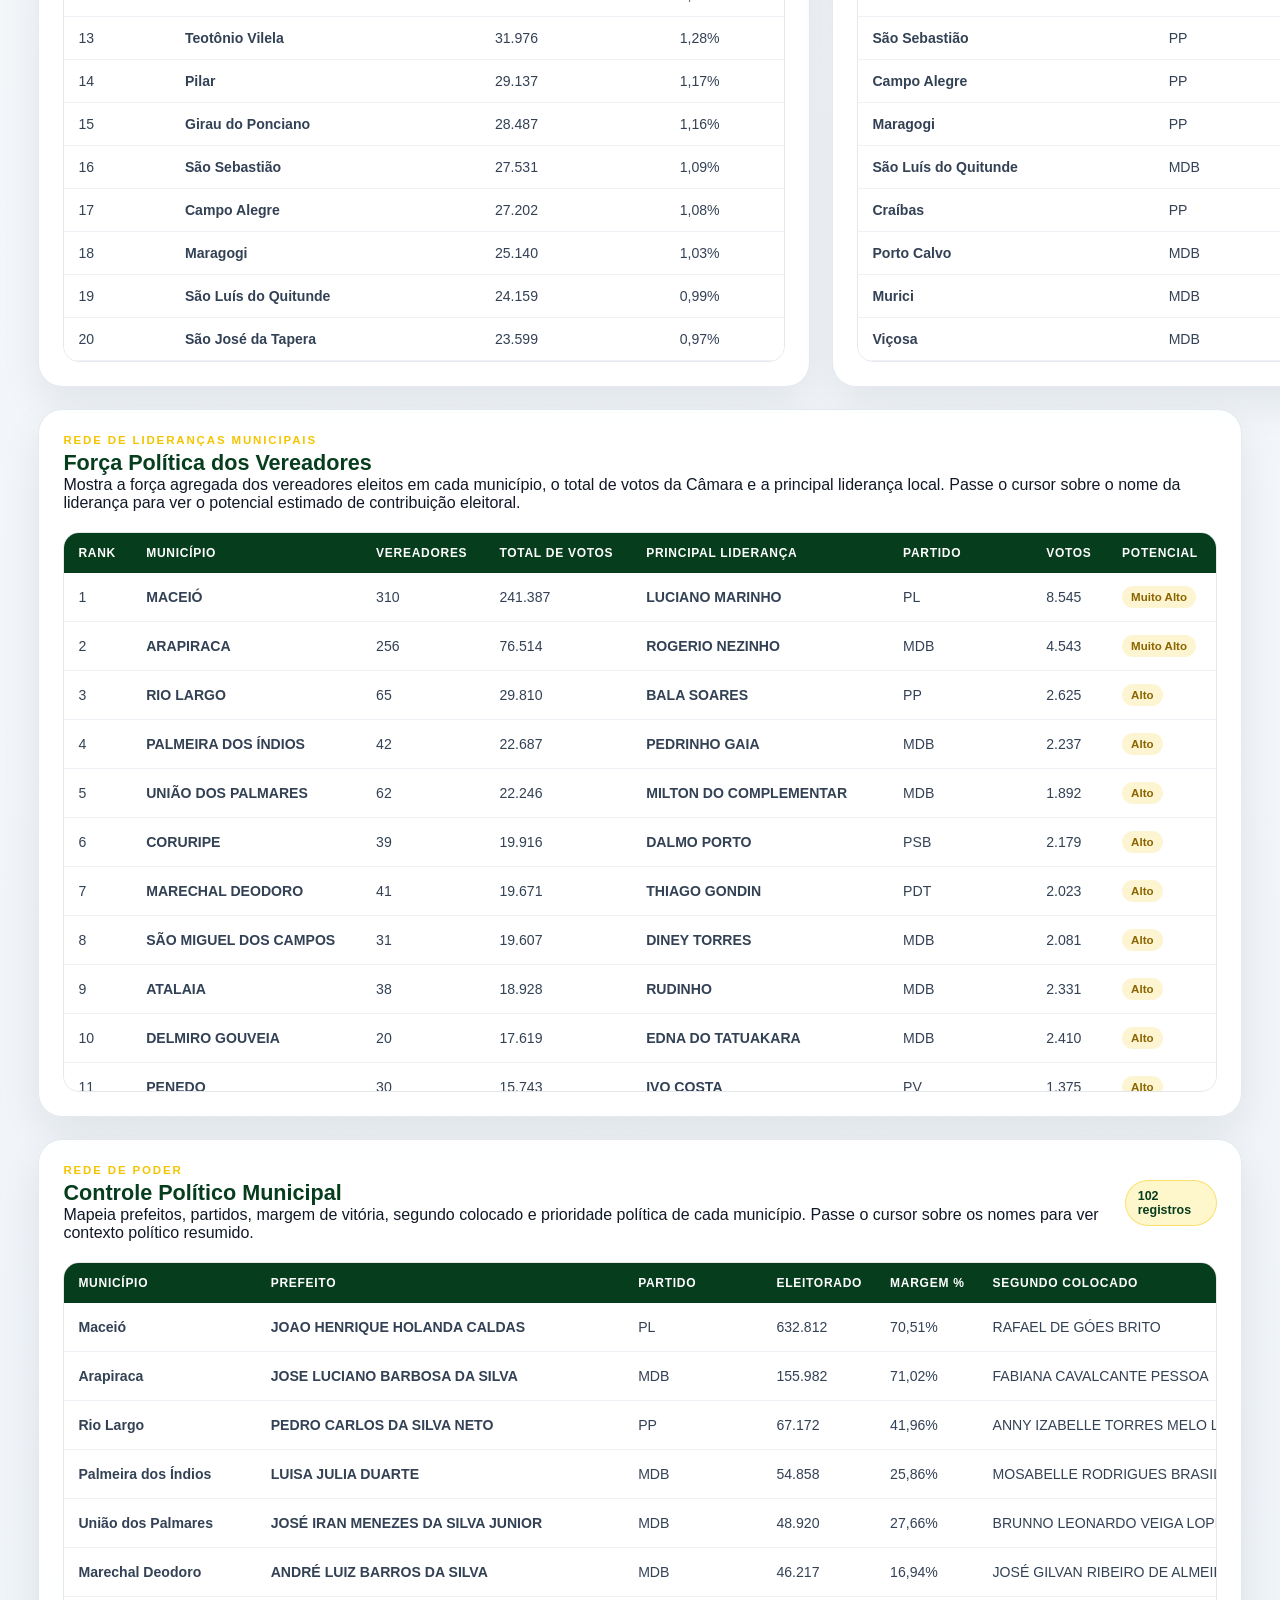
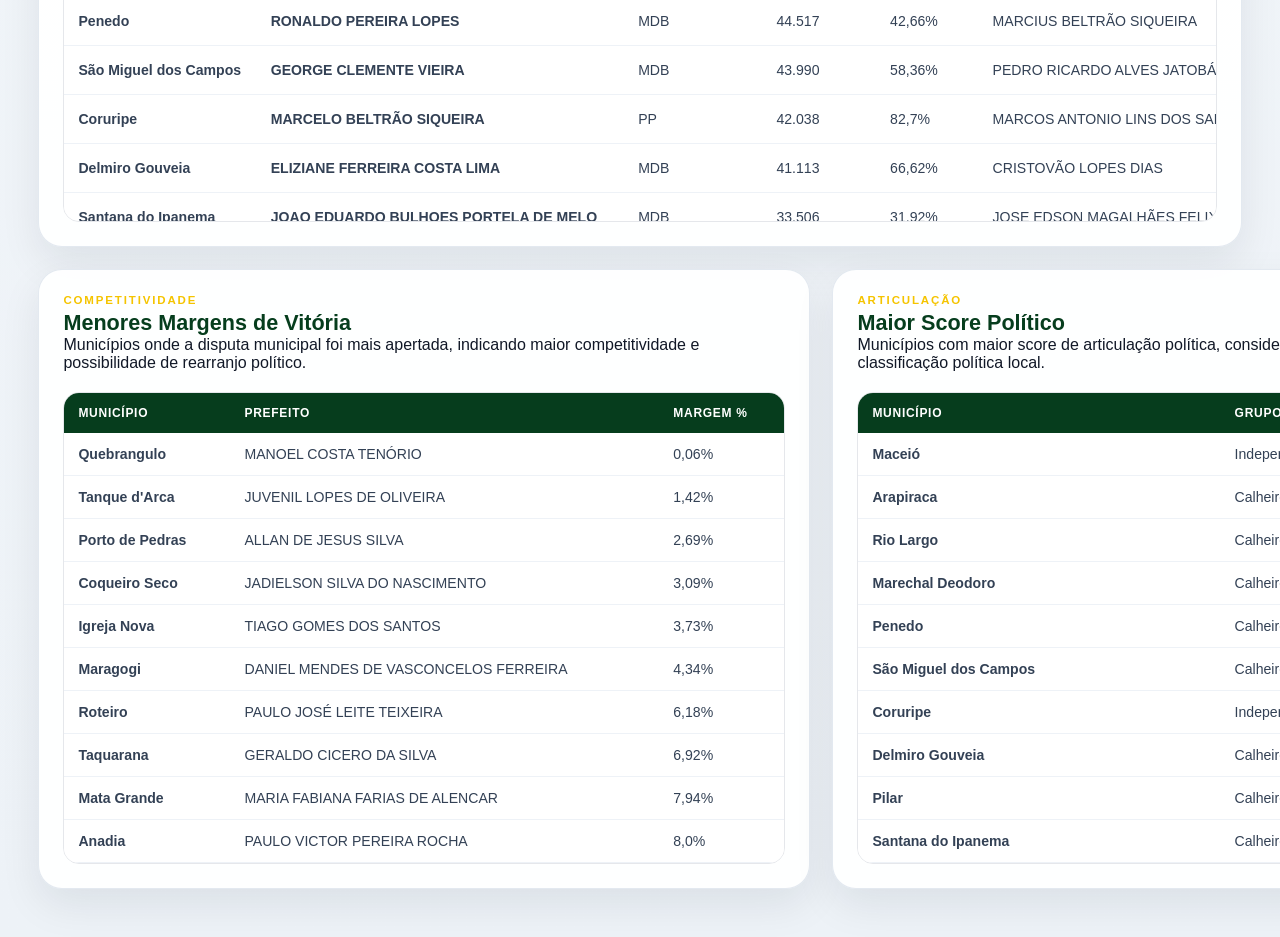
==== commit 0ae740ea: "Corrige calculo de contribuicao eleitoral dos vereadores para Davi Maia" ====
--- a/dashboard_v2/index.html
+++ b/dashboard_v2/index.html
@@ -249,6 +249,6 @@
     </main>
   </div>
 
-  <script src="js/dashboard.js"></script>
+  <script src="js/dashboard.js?v=20260624-corrigido"></script>
 </body>
 </html>
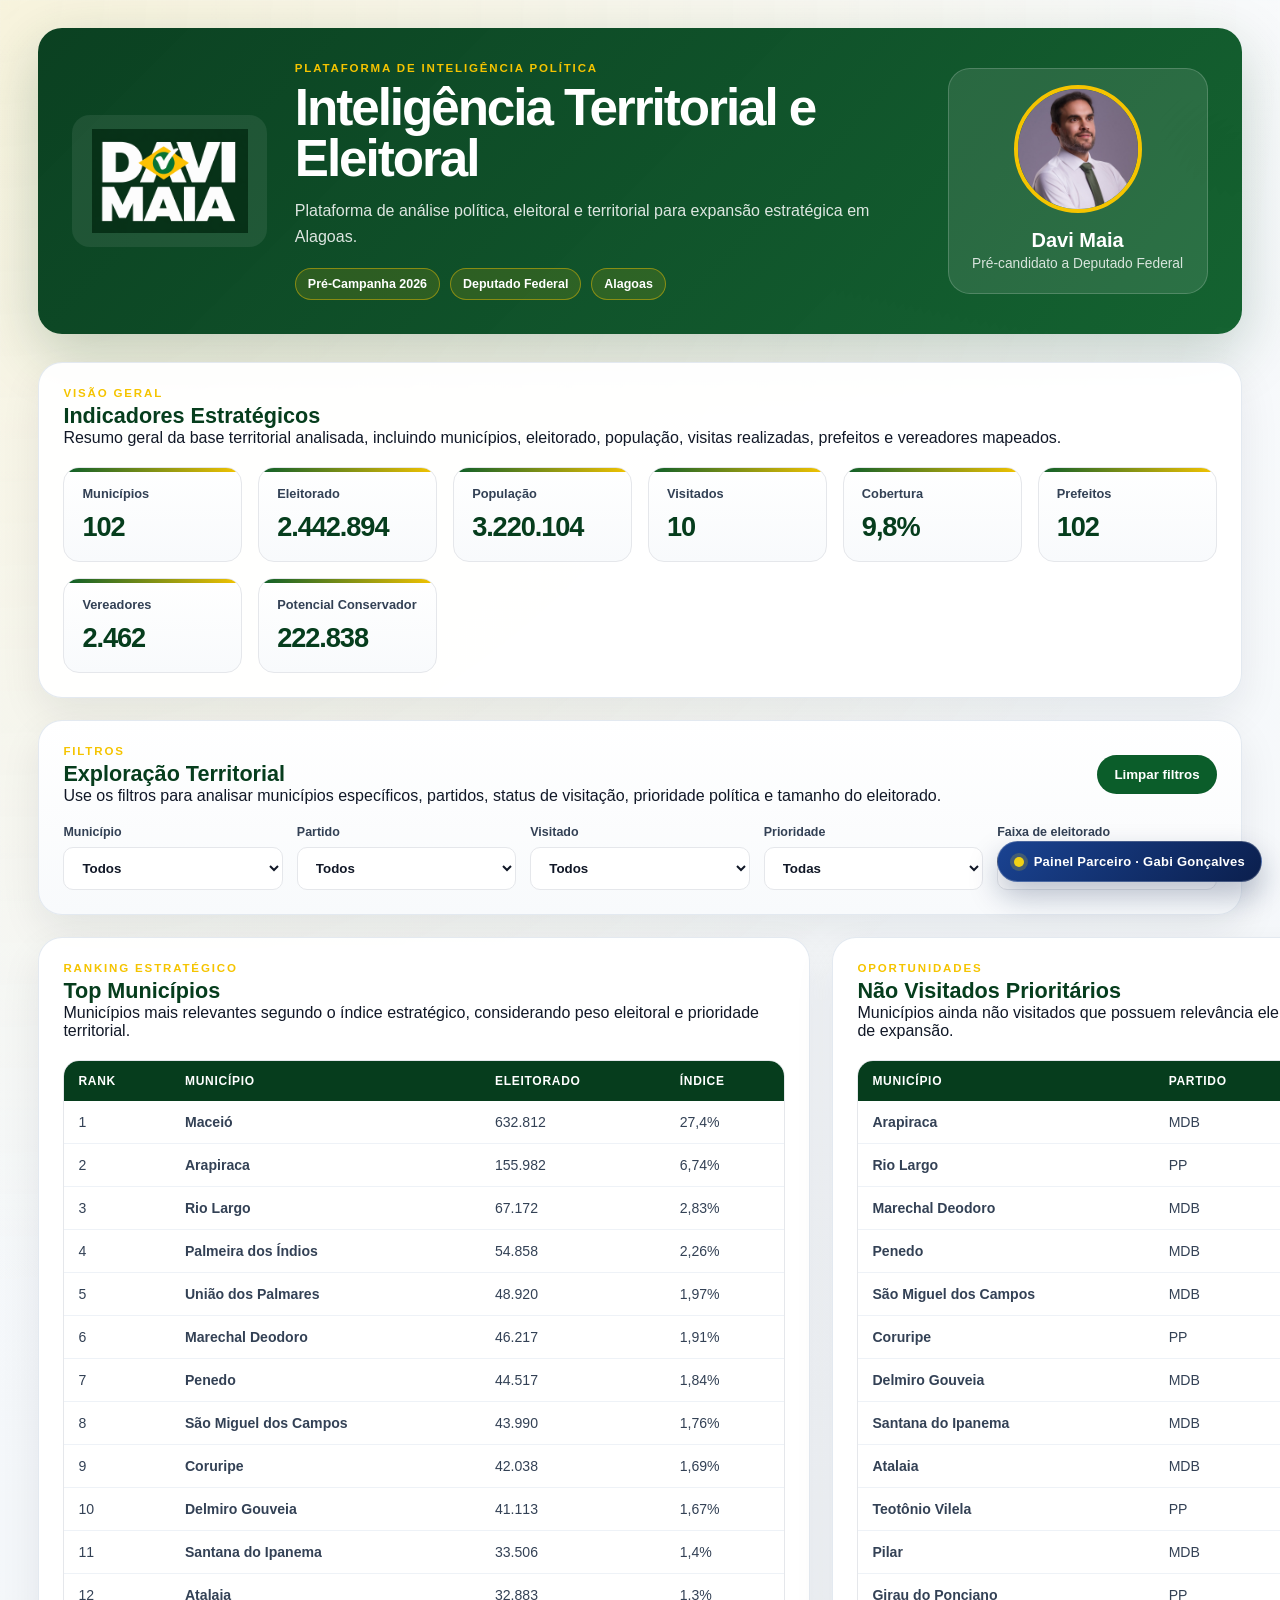
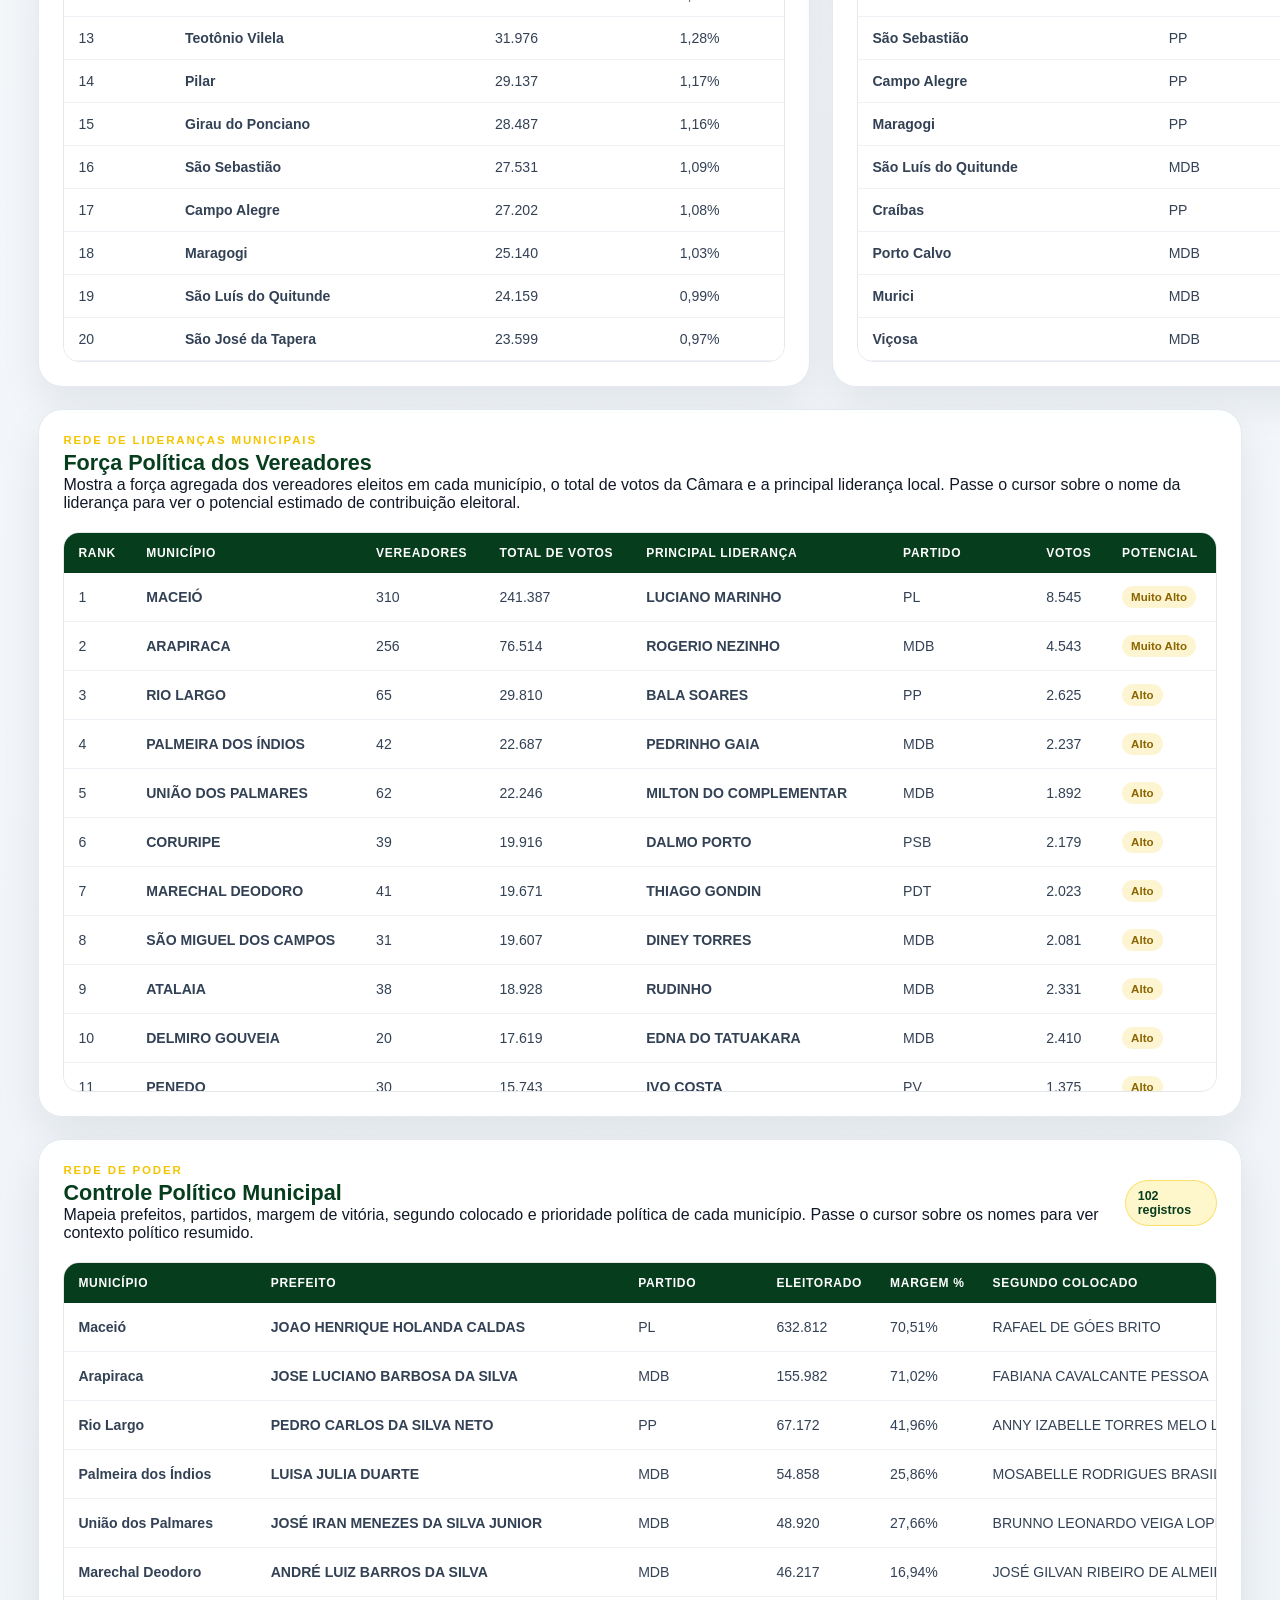
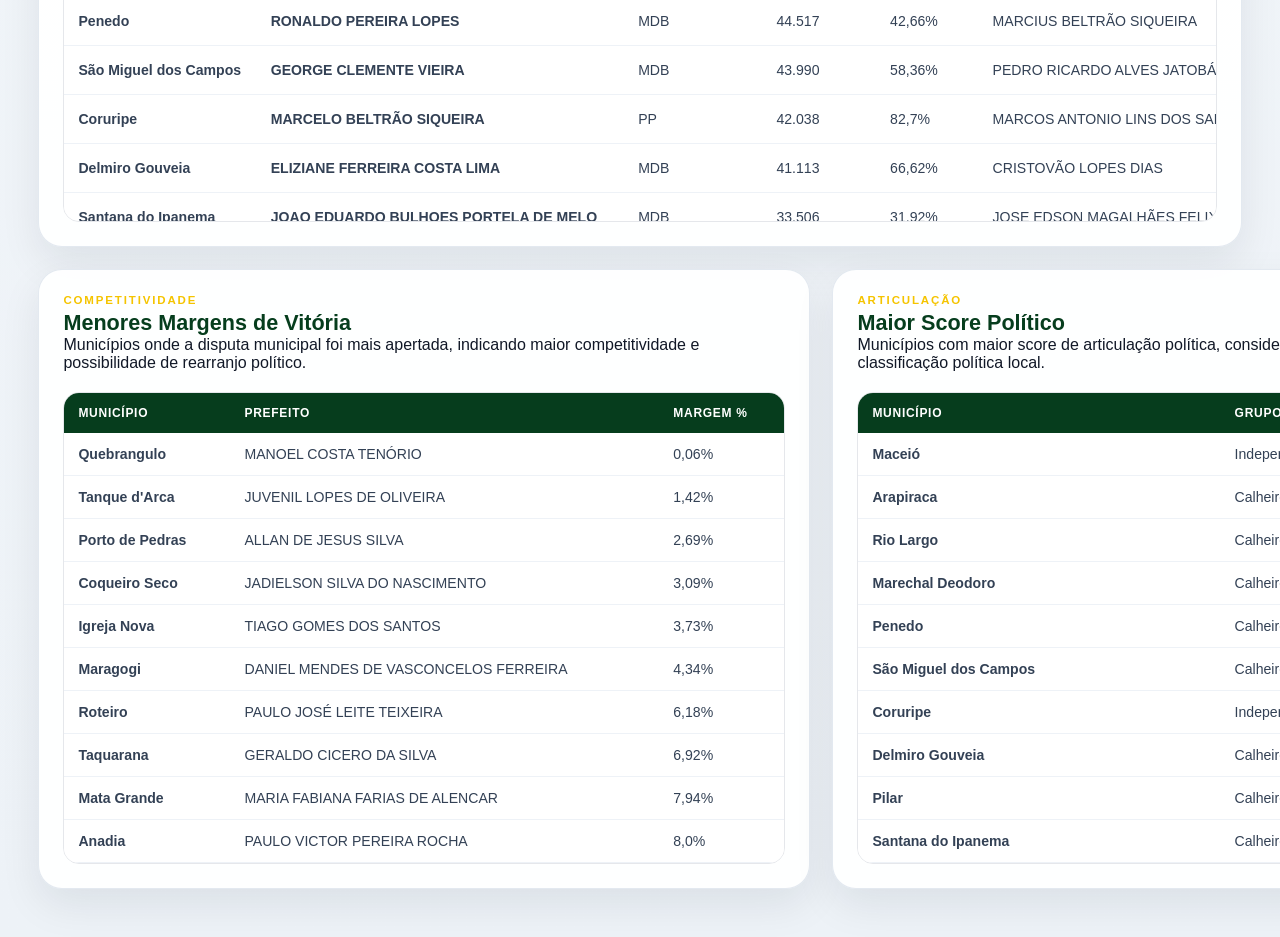
==== commit ef1a2078: "Add mobile strategic partners dashboard for Davi Maia" ====
--- a/dashboard_v2/index.html
+++ b/dashboard_v2/index.html
@@ -5,6 +5,158 @@
   <meta name="viewport" content="width=device-width, initial-scale=1.0" />
   <title>Inteligência Territorial e Eleitoral | Dashboard V2</title>
   <link rel="stylesheet" href="css/style.css" />
+
+<style id="parceiros-estrategicos-style">
+  .parceiros-section {
+    margin-top: 36px;
+  }
+
+  .parceiros-grid {
+    display: grid;
+    grid-template-columns: repeat(5, minmax(0, 1fr));
+    gap: 16px;
+    margin: 20px 0 28px;
+  }
+
+  .parceiros-card {
+    background: #ffffff;
+    border: 1px solid rgba(15, 91, 45, 0.14);
+    border-radius: 18px;
+    padding: 18px;
+    box-shadow: 0 10px 30px rgba(15, 23, 42, 0.06);
+  }
+
+  .parceiros-card small {
+    display: block;
+    color: #64748b;
+    font-size: 12px;
+    font-weight: 700;
+    margin-bottom: 8px;
+    text-transform: uppercase;
+    letter-spacing: .04em;
+  }
+
+  .parceiros-card strong {
+    display: block;
+    color: #063b20;
+    font-size: 26px;
+    line-height: 1.1;
+  }
+
+  .parceiros-card span {
+    display: block;
+    margin-top: 6px;
+    color: #64748b;
+    font-size: 12px;
+  }
+
+  .parceiros-note {
+    background: #fff9db;
+    border: 1px solid #f4d66a;
+    color: #5a4600;
+    border-radius: 16px;
+    padding: 14px 16px;
+    font-size: 13px;
+    margin: 12px 0 22px;
+  }
+
+  .parceiros-subgrid {
+    display: grid;
+    grid-template-columns: 1fr;
+    gap: 22px;
+  }
+
+  .parceiros-table-wrap {
+    width: 100%;
+    overflow-x: auto;
+    border: 1px solid rgba(15, 91, 45, 0.14);
+    border-radius: 18px;
+    background: #ffffff;
+  }
+
+  .parceiros-table {
+    width: 100%;
+    border-collapse: collapse;
+    font-size: 13px;
+  }
+
+  .parceiros-table th {
+    background: #063b20;
+    color: #ffffff;
+    text-align: left;
+    padding: 12px 10px;
+    white-space: nowrap;
+  }
+
+  .parceiros-table td {
+    border-bottom: 1px solid #edf2ef;
+    padding: 10px;
+    vertical-align: top;
+  }
+
+  .parceiros-table tr:nth-child(even) td {
+    background: #fbfdfc;
+  }
+
+  .parceiros-pill {
+    display: inline-block;
+    border-radius: 999px;
+    padding: 5px 9px;
+    font-size: 11px;
+    font-weight: 800;
+    background: #eaf4ee;
+    color: #063b20;
+    white-space: nowrap;
+  }
+
+  .parceiros-pill.alta {
+    background: #dcfce7;
+    color: #166534;
+  }
+
+  .parceiros-pill.media {
+    background: #fef9c3;
+    color: #854d0e;
+  }
+
+  .parceiros-pill.baixa {
+    background: #e0f2fe;
+    color: #075985;
+  }
+
+  .parceiros-empty {
+    color: #64748b;
+    padding: 16px;
+  }
+
+  @media (max-width: 1100px) {
+    .parceiros-grid {
+      grid-template-columns: repeat(2, minmax(0, 1fr));
+    }
+  }
+
+  @media (max-width: 720px) {
+    .parceiros-grid {
+      grid-template-columns: 1fr;
+    }
+  }
+
+  @media print {
+    .parceiros-section {
+      break-inside: avoid;
+    }
+
+    .parceiros-table {
+      font-size: 10px;
+    }
+
+    .parceiros-table th,
+    .parceiros-table td {
+      padding: 6px;
+    }
+  }
+</style>
+
 </head>
 
 <body>
@@ -246,9 +398,188 @@
           </div>
         </div>
       </section>
-    </main>
+    
+<section id="parceiros-estrategicos-2026" class="section parceiros-section">
+  <div class="section-header">
+    <div>
+      <p class="eyebrow">Matriz de Parceiros Políticos</p>
+      <h2>Parceiros Estratégicos 2026</h2>
+      <p class="section-description">
+        Cruzamento entre a votação dos parceiros de Davi em 2022 e os redutos dos vereadores alagoanos em 2024.
+        A ferramenta identifica quais parceiros podem abrir portas para Davi em territórios e locais de votação específicos.
+      </p>
+    </div>
   </div>
 
+  <div class="parceiros-note">
+    Leitura metodológica: a convergência não representa apoio confirmado nem previsão automática de votos.
+    Ela indica onde existe sobreposição territorial entre o parceiro e vereadores que podem ser abordados politicamente.
+  </div>
+
+  <div class="parceiros-grid">
+    <div class="parceiros-card">
+      <small>Parceiros processados</small>
+      <strong id="parceiros-processados">-</strong>
+      <span>Parceiros incluídos na matriz</span>
+    </div>
+
+    <div class="parceiros-card">
+      <small>Municípios</small>
+      <strong id="parceiros-municipios">-</strong>
+      <span>Com convergência territorial</span>
+    </div>
+
+    <div class="parceiros-card">
+      <small>Vereadores</small>
+      <strong id="parceiros-vereadores">-</strong>
+      <span>Com redutos convergentes</span>
+    </div>
+
+    <div class="parceiros-card">
+      <small>Potencial 20%</small>
+      <strong id="parceiros-potencial">-</strong>
+      <span>Vereadores únicos</span>
+    </div>
+
+    <div class="parceiros-card">
+      <small>% da meta</small>
+      <strong id="parceiros-meta">-</strong>
+      <span>Sobre meta de 60 mil votos</span>
+    </div>
+  </div>
+
+  <div class="parceiros-subgrid">
+    <div>
+      <h3>Ranking de Parceiros por Utilidade Territorial</h3>
+      <div class="parceiros-table-wrap">
+        <table class="parceiros-table">
+          <thead>
+            <tr>
+              <th>Parceiro</th>
+              <th>Cruzamentos</th>
+              <th>Municípios</th>
+              <th>Vereadores</th>
+              <th>Potencial 20%</th>
+              <th>% Meta</th>
+              <th>Principal Município</th>
+              <th>Principal Local</th>
+            </tr>
+          </thead>
+          <tbody id="parceiros-ranking-body">
+            <tr><td colspan="8" class="parceiros-empty">Carregando dados...</td></tr>
+          </tbody>
+        </table>
+      </div>
+    </div>
+
+    <div>
+      <h3>Top Convergências Parceiro x Vereador</h3>
+      <div class="parceiros-table-wrap">
+        <table class="parceiros-table">
+          <thead>
+            <tr>
+              <th>#</th>
+              <th>Parceiro</th>
+              <th>Município</th>
+              <th>Local de votação</th>
+              <th>Vereador</th>
+              <th>Partido</th>
+              <th>Votos Parceiro</th>
+              <th>Votos Vereador</th>
+              <th>Índice</th>
+              <th>Classificação</th>
+              <th>Potencial 20%</th>
+            </tr>
+          </thead>
+          <tbody id="parceiros-convergencias-body">
+            <tr><td colspan="11" class="parceiros-empty">Carregando dados...</td></tr>
+          </tbody>
+        </table>
+      </div>
+    </div>
+
+    <div>
+      <h3>Vereadores Prioritários para Abordagem com Parceiros</h3>
+      <div class="parceiros-table-wrap">
+        <table class="parceiros-table">
+          <thead>
+            <tr>
+              <th>Parceiro</th>
+              <th>Município</th>
+              <th>Vereador</th>
+              <th>Partido</th>
+              <th>Local de votação</th>
+              <th>Votos Parceiro</th>
+              <th>Votos Vereador</th>
+              <th>Índice</th>
+              <th>Potencial 20%</th>
+            </tr>
+          </thead>
+          <tbody id="parceiros-vereadores-body">
+            <tr><td colspan="9" class="parceiros-empty">Carregando dados...</td></tr>
+          </tbody>
+        </table>
+      </div>
+    </div>
+  </div>
+</section>
+
+</main>
+  </div>
+
   <script src="js/dashboard.js?v=20260624-corrigido"></script>
+<!-- SPRINT01_GABI_PARTNER_LINK -->
+<style>
+  .gabi-partner-floating-link {
+    position: fixed;
+    right: 18px;
+    bottom: 18px;
+    z-index: 9999;
+    display: inline-flex;
+    align-items: center;
+    gap: 10px;
+    padding: 12px 16px;
+    border-radius: 999px;
+    background: linear-gradient(135deg, #1A4392 0%, #0B1F4D 100%);
+    color: #ffffff;
+    font-family: Arial, Helvetica, sans-serif;
+    font-size: 13px;
+    font-weight: 800;
+    letter-spacing: .02em;
+    text-decoration: none;
+    box-shadow: 0 14px 30px rgba(11, 31, 77, .28);
+    border: 1px solid rgba(255, 255, 255, .22);
+  }
+
+  .gabi-partner-floating-link span {
+    width: 10px;
+    height: 10px;
+    border-radius: 999px;
+    background: #F1D214;
+    box-shadow: 0 0 0 4px rgba(241, 210, 20, .20);
+  }
+
+  .gabi-partner-floating-link:hover {
+    transform: translateY(-2px);
+    filter: brightness(1.06);
+  }
+
+  @media (max-width: 720px) {
+    .gabi-partner-floating-link {
+      left: 14px;
+      right: 14px;
+      bottom: 14px;
+      justify-content: center;
+      border-radius: 18px;
+    }
+  }
+</style>
+
+<a class="gabi-partner-floating-link" href="../parceiros/gabi-goncalves/" title="Abrir painel parceiro da Gabi Gonçalves">
+  <span></span>
+  Painel Parceiro · Gabi Gonçalves
+</a>
+
+<script src="js/parceiros.js?v=parceiros-estrategicos-v1"></script>
 </body>
 </html>
